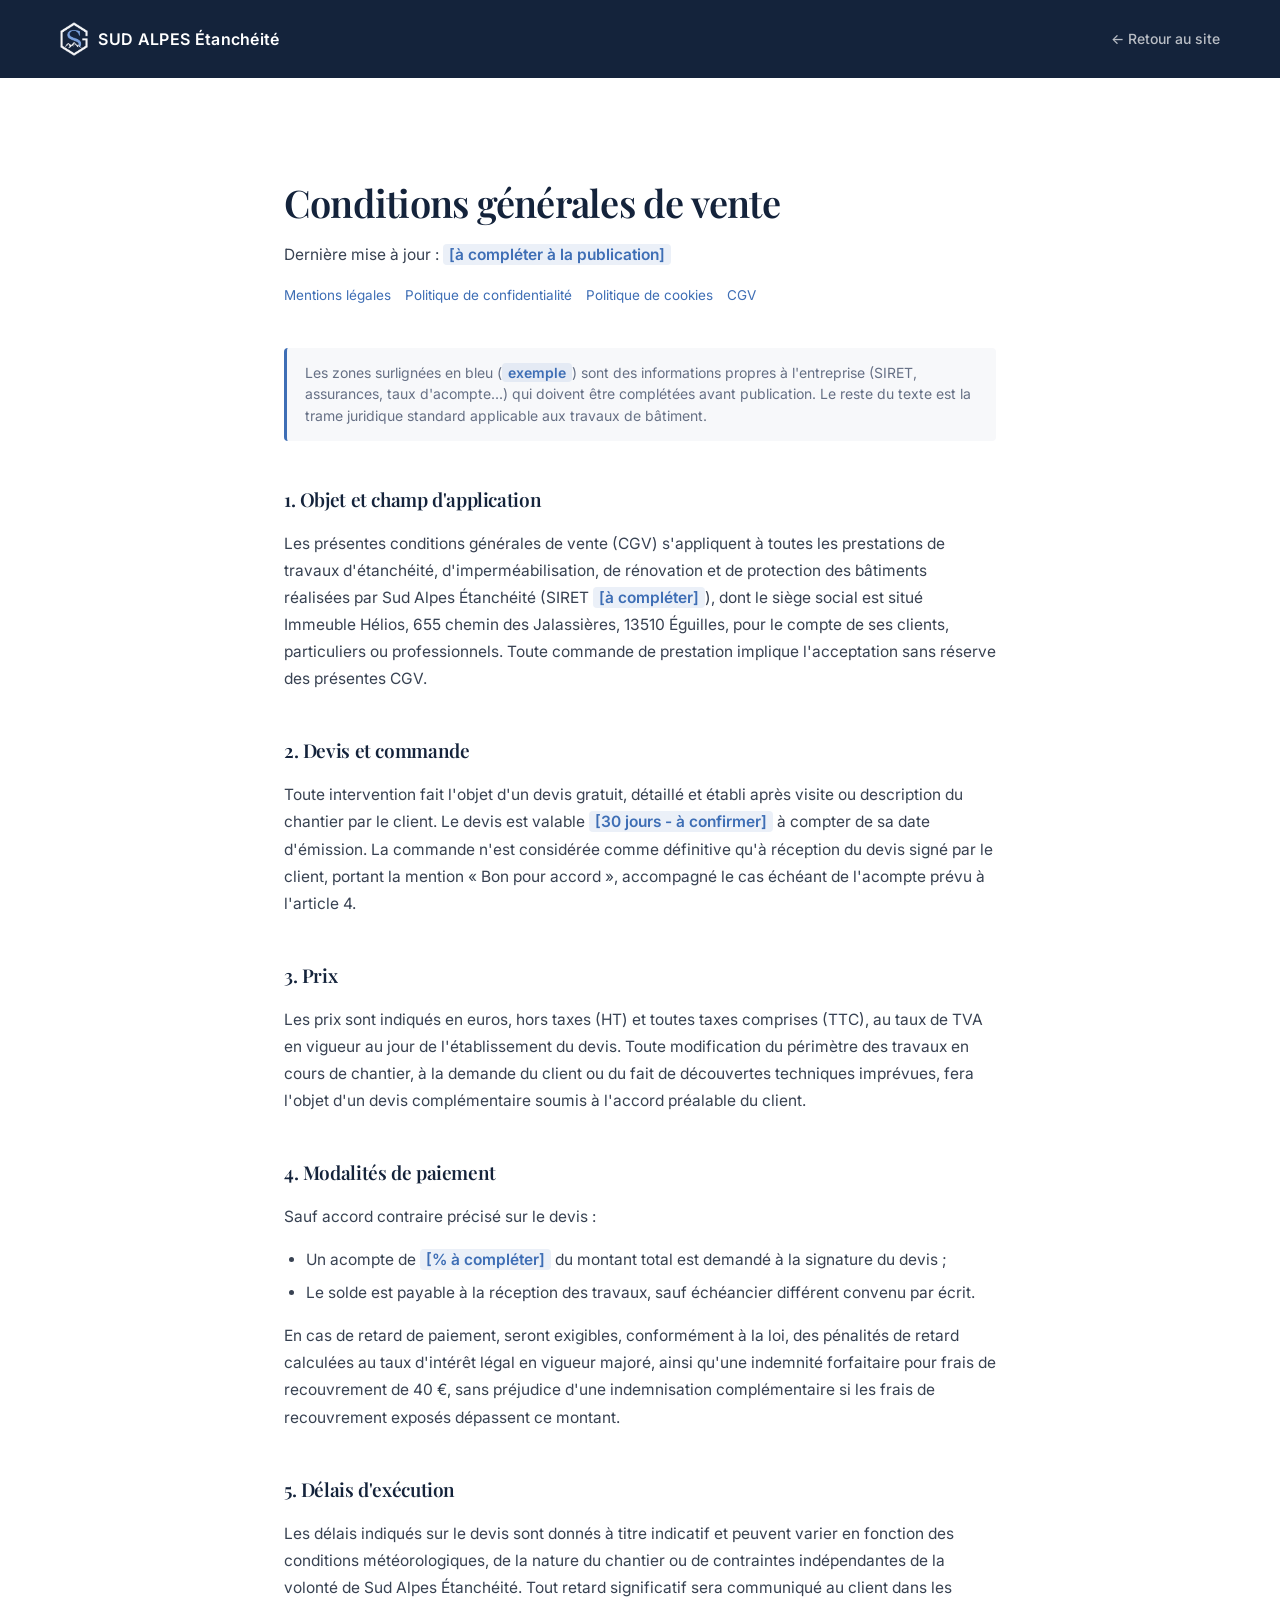
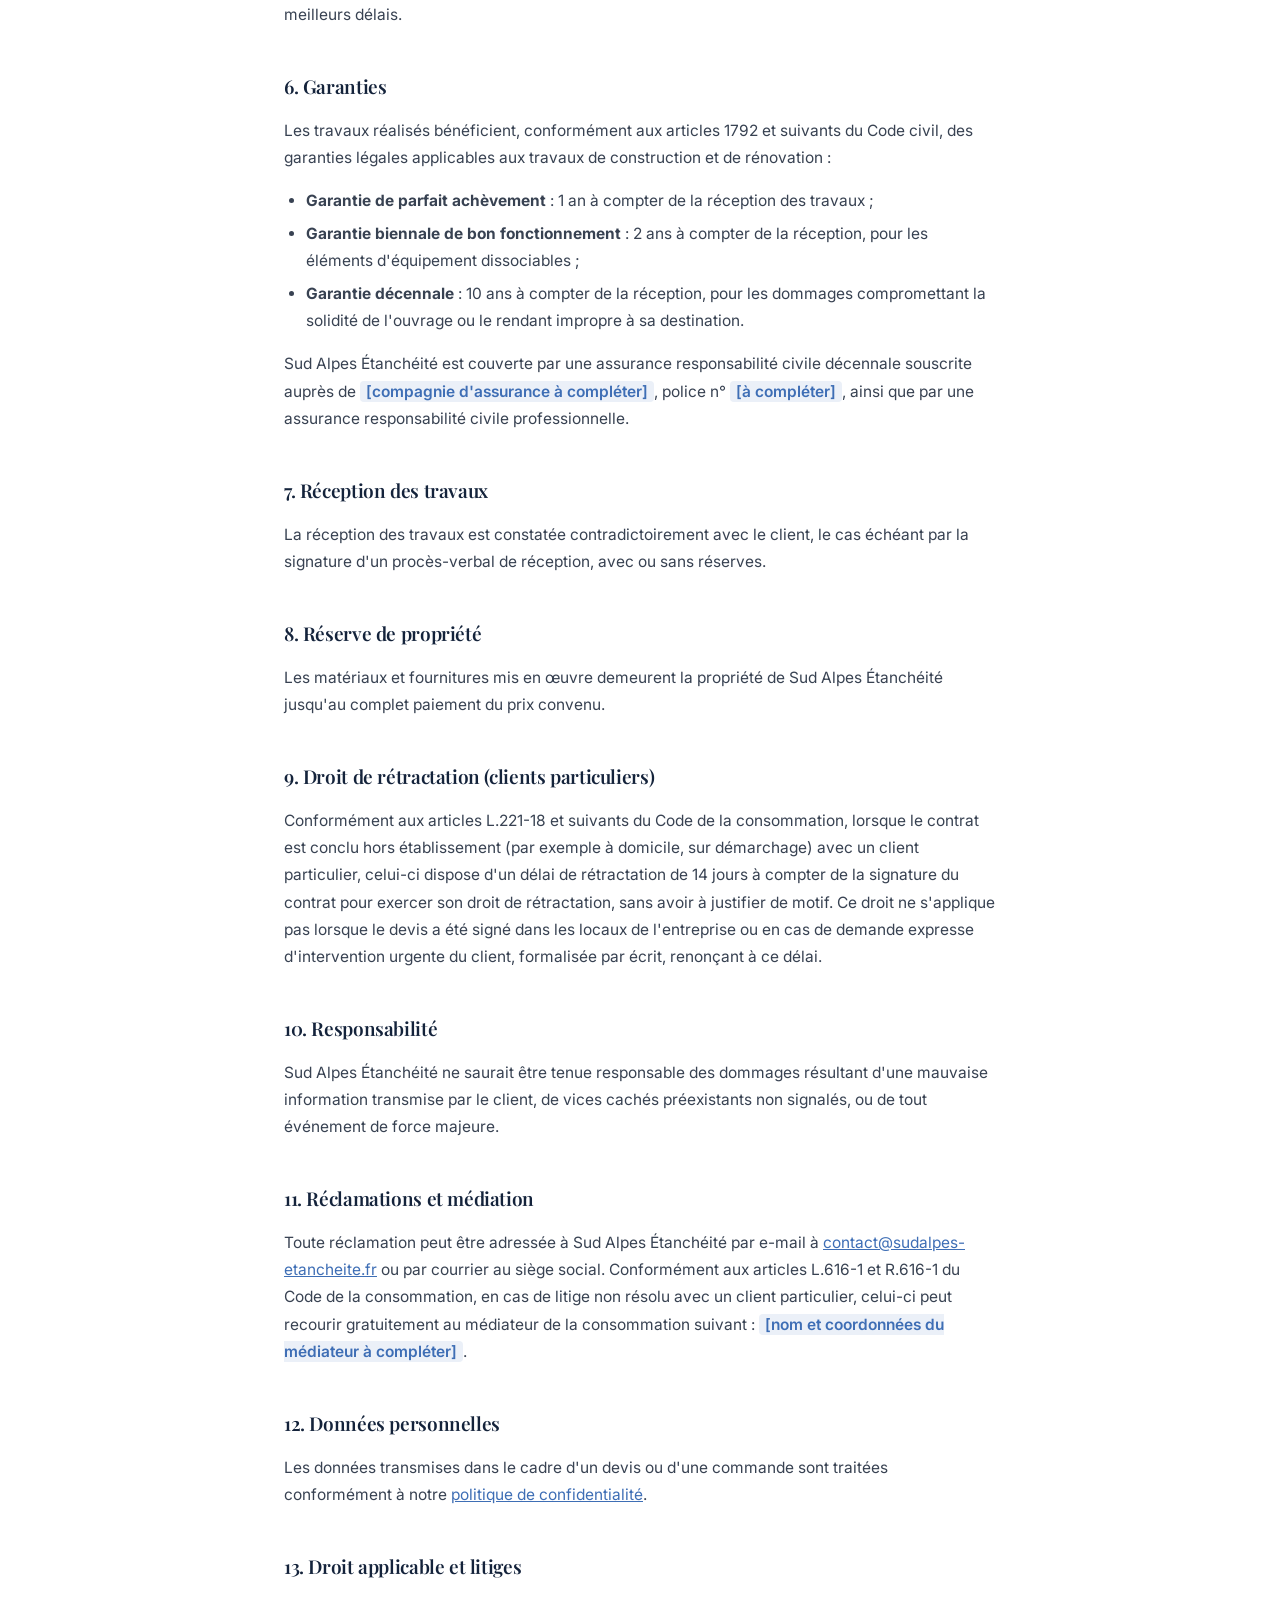
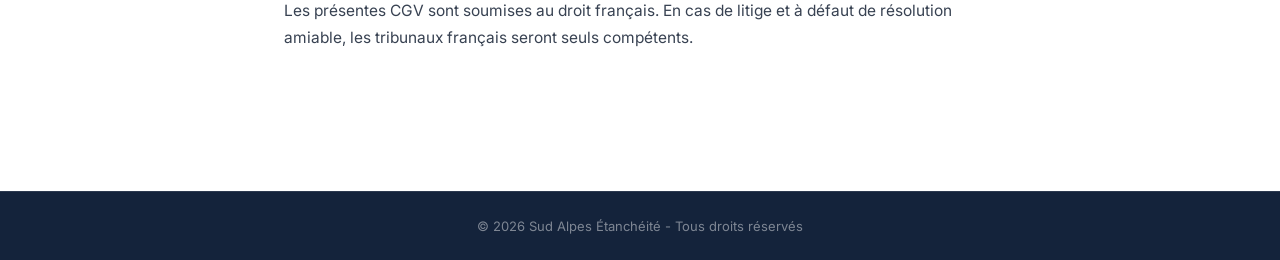
==== conditions-generales-vente.html @ 2ed0cc7c "Ajouter les pages Mentions légales, Politique de cookies et CGV, avec navigation croisée entre les d" ====
<!DOCTYPE html>
<html lang="fr">
<head>
<meta charset="UTF-8">
<meta name="viewport" content="width=device-width, initial-scale=1.0">
<title>Conditions générales de vente - Sud Alpes Étanchéité</title>
<meta name="description" content="Conditions générales de vente des prestations Sud Alpes Étanchéité.">
<meta name="robots" content="noindex, follow">
<link rel="icon" href="assets/img/logo-icon-dark.png" type="image/png">
<link rel="preconnect" href="https://fonts.googleapis.com">
<link rel="preconnect" href="https://fonts.gstatic.com" crossorigin>
<link href="https://fonts.googleapis.com/css2?family=Inter:wght@400;500;600;700&family=Playfair+Display:wght@500;600;700&display=swap" rel="stylesheet">
<link rel="stylesheet" href="assets/css/style.css">
<style>
  .legal-header { background: var(--navy); padding: 22px 0; }
  .legal-header .container { display: flex; align-items: center; justify-content: space-between; }
  .legal-brand { display: flex; align-items: center; gap: 10px; }
  .legal-brand img { height: 34px; width: auto; }
  .legal-brand span { color: var(--white); font-weight: 600; letter-spacing: 0.02em; }
  .legal-back { color: rgba(255,255,255,0.7); font-size: 14px; font-weight: 500; }
  .legal-back:hover { color: var(--white); }
  .legal-main { max-width: 760px; margin: 0 auto; padding: clamp(48px, 8vw, 96px) 24px; }
  .legal-main h1 { font-family: var(--font-display); font-size: clamp(28px, 4vw, 38px); margin: 0 0 8px; }
  .legal-updated { color: var(--text-grey); font-size: 14px; margin: 0 0 48px; }
  .legal-main h2 { font-size: 19px; margin: 40px 0 14px; padding-top: 4px; color: var(--navy); }
  .legal-main p, .legal-main li { color: #384252; font-size: 15.5px; line-height: 1.75; }
  .legal-main ul { padding-left: 22px; margin: 0 0 16px; }
  .legal-main li { margin-bottom: 6px; }
  .legal-main a { color: var(--blue); text-decoration: underline; }
  .legal-nav-links { display: flex; flex-wrap: wrap; gap: 6px 14px; margin: -32px 0 40px; }
  .legal-nav-links a { font-size: 13.5px; color: var(--blue); text-decoration: none; }
  .legal-nav-links a:hover { text-decoration: underline; }
  .legal-placeholder { background: rgba(62,110,181,0.1); color: var(--blue); padding: 1px 6px; border-radius: 4px; font-weight: 600; }
  .legal-note { background: var(--off-white); border-left: 3px solid var(--blue); padding: 14px 18px; border-radius: 4px; font-size: 14px; color: var(--text-grey); margin: 0 0 40px; }
</style>
</head>
<body>

<header class="legal-header">
  <div class="container">
    <a href="index.html" class="legal-brand">
      <img src="assets/img/logo-icon-light.png" alt="Sud Alpes Étanchéité">
      <span>SUD ALPES Étanchéité</span>
    </a>
    <a href="index.html" class="legal-back">← Retour au site</a>
  </div>
</header>

<main class="legal-main">
  <h1>Conditions générales de vente</h1>
  <p class="legal-updated">Dernière mise à jour : <span class="legal-placeholder">[à compléter à la publication]</span></p>
  <p class="legal-nav-links"><a href="mentions-legales.html">Mentions légales</a><a href="politique-confidentialite.html">Politique de confidentialité</a><a href="politique-cookies.html">Politique de cookies</a><a href="conditions-generales-vente.html">CGV</a></p>

  <div class="legal-note">Les zones surlignées en bleu (<span class="legal-placeholder">exemple</span>) sont des informations propres à l'entreprise (SIRET, assurances, taux d'acompte...) qui doivent être complétées avant publication. Le reste du texte est la trame juridique standard applicable aux travaux de bâtiment.</div>

  <h2>1. Objet et champ d'application</h2>
  <p>Les présentes conditions générales de vente (CGV) s'appliquent à toutes les prestations de travaux d'étanchéité, d'imperméabilisation, de rénovation et de protection des bâtiments réalisées par Sud Alpes Étanchéité (SIRET <span class="legal-placeholder">[à compléter]</span>), dont le siège social est situé Immeuble Hélios, 655 chemin des Jalassières, 13510 Éguilles, pour le compte de ses clients, particuliers ou professionnels. Toute commande de prestation implique l'acceptation sans réserve des présentes CGV.</p>

  <h2>2. Devis et commande</h2>
  <p>Toute intervention fait l'objet d'un devis gratuit, détaillé et établi après visite ou description du chantier par le client. Le devis est valable <span class="legal-placeholder">[30 jours - à confirmer]</span> à compter de sa date d'émission. La commande n'est considérée comme définitive qu'à réception du devis signé par le client, portant la mention « Bon pour accord », accompagné le cas échéant de l'acompte prévu à l'article 4.</p>

  <h2>3. Prix</h2>
  <p>Les prix sont indiqués en euros, hors taxes (HT) et toutes taxes comprises (TTC), au taux de TVA en vigueur au jour de l'établissement du devis. Toute modification du périmètre des travaux en cours de chantier, à la demande du client ou du fait de découvertes techniques imprévues, fera l'objet d'un devis complémentaire soumis à l'accord préalable du client.</p>

  <h2>4. Modalités de paiement</h2>
  <p>Sauf accord contraire précisé sur le devis :</p>
  <ul>
    <li>Un acompte de <span class="legal-placeholder">[% à compléter]</span> du montant total est demandé à la signature du devis ;</li>
    <li>Le solde est payable à la réception des travaux, sauf échéancier différent convenu par écrit.</li>
  </ul>
  <p>En cas de retard de paiement, seront exigibles, conformément à la loi, des pénalités de retard calculées au taux d'intérêt légal en vigueur majoré, ainsi qu'une indemnité forfaitaire pour frais de recouvrement de 40 €, sans préjudice d'une indemnisation complémentaire si les frais de recouvrement exposés dépassent ce montant.</p>

  <h2>5. Délais d'exécution</h2>
  <p>Les délais indiqués sur le devis sont donnés à titre indicatif et peuvent varier en fonction des conditions météorologiques, de la nature du chantier ou de contraintes indépendantes de la volonté de Sud Alpes Étanchéité. Tout retard significatif sera communiqué au client dans les meilleurs délais.</p>

  <h2>6. Garanties</h2>
  <p>Les travaux réalisés bénéficient, conformément aux articles 1792 et suivants du Code civil, des garanties légales applicables aux travaux de construction et de rénovation :</p>
  <ul>
    <li><strong>Garantie de parfait achèvement</strong> : 1 an à compter de la réception des travaux ;</li>
    <li><strong>Garantie biennale de bon fonctionnement</strong> : 2 ans à compter de la réception, pour les éléments d'équipement dissociables ;</li>
    <li><strong>Garantie décennale</strong> : 10 ans à compter de la réception, pour les dommages compromettant la solidité de l'ouvrage ou le rendant impropre à sa destination.</li>
  </ul>
  <p>Sud Alpes Étanchéité est couverte par une assurance responsabilité civile décennale souscrite auprès de <span class="legal-placeholder">[compagnie d'assurance à compléter]</span>, police n° <span class="legal-placeholder">[à compléter]</span>, ainsi que par une assurance responsabilité civile professionnelle.</p>

  <h2>7. Réception des travaux</h2>
  <p>La réception des travaux est constatée contradictoirement avec le client, le cas échéant par la signature d'un procès-verbal de réception, avec ou sans réserves.</p>

  <h2>8. Réserve de propriété</h2>
  <p>Les matériaux et fournitures mis en œuvre demeurent la propriété de Sud Alpes Étanchéité jusqu'au complet paiement du prix convenu.</p>

  <h2>9. Droit de rétractation (clients particuliers)</h2>
  <p>Conformément aux articles L.221-18 et suivants du Code de la consommation, lorsque le contrat est conclu hors établissement (par exemple à domicile, sur démarchage) avec un client particulier, celui-ci dispose d'un délai de rétractation de 14 jours à compter de la signature du contrat pour exercer son droit de rétractation, sans avoir à justifier de motif. Ce droit ne s'applique pas lorsque le devis a été signé dans les locaux de l'entreprise ou en cas de demande expresse d'intervention urgente du client, formalisée par écrit, renonçant à ce délai.</p>

  <h2>10. Responsabilité</h2>
  <p>Sud Alpes Étanchéité ne saurait être tenue responsable des dommages résultant d'une mauvaise information transmise par le client, de vices cachés préexistants non signalés, ou de tout événement de force majeure.</p>

  <h2>11. Réclamations et médiation</h2>
  <p>Toute réclamation peut être adressée à Sud Alpes Étanchéité par e-mail à <a href="mailto:contact@sudalpes-etancheite.fr">contact@sudalpes-etancheite.fr</a> ou par courrier au siège social. Conformément aux articles L.616-1 et R.616-1 du Code de la consommation, en cas de litige non résolu avec un client particulier, celui-ci peut recourir gratuitement au médiateur de la consommation suivant : <span class="legal-placeholder">[nom et coordonnées du médiateur à compléter]</span>.</p>

  <h2>12. Données personnelles</h2>
  <p>Les données transmises dans le cadre d'un devis ou d'une commande sont traitées conformément à notre <a href="politique-confidentialite.html">politique de confidentialité</a>.</p>

  <h2>13. Droit applicable et litiges</h2>
  <p>Les présentes CGV sont soumises au droit français. En cas de litige et à défaut de résolution amiable, les tribunaux français seront seuls compétents.</p>
</main>

<footer class="footer-bottom" style="background: var(--navy); padding: 24px 0; justify-content: center; display: flex;">
  <span style="color: rgba(255,255,255,0.45); font-size: 13px;">© <span id="current-year"></span> Sud Alpes Étanchéité - Tous droits réservés</span>
</footer>

<script>
  var y = document.querySelector("#current-year");
  if (y) y.textContent = new Date().getFullYear();
</script>
</body>
</html>
---- assets/css/style.css ----
/* =========================================================
   SUD ALPES ÉTANCHÉITÉ - Design system
   Palette: bleu nuit #14233B / bleu moyen #3E6EB5 /
            blanc cassé #F7F8FA / gris clair #E9EDF2 /
            gris texte #667085 / blanc #FFFFFF
   ========================================================= */

:root {
  --navy: #14233B;
  --navy-rgb: 20, 35, 59;
  --blue: #3E6EB5;
  --blue-rgb: 62, 110, 181;
  --off-white: #F7F8FA;
  --light-grey: #E9EDF2;
  --text-grey: #667085;
  --white: #FFFFFF;

  --font: 'Inter', -apple-system, BlinkMacSystemFont, 'Segoe UI', sans-serif;
  --font-display: 'Playfair Display', Georgia, 'Times New Roman', serif;

  --glass-light-bg: rgba(255,255,255,0.08);
  --glass-light-border: rgba(255,255,255,0.16);
  --glass-blue-bg: rgba(62,110,181,0.1);
  --glass-blue-border: rgba(62,110,181,0.28);

  --container: 1240px;
  --radius-sm: 6px;
  --radius-md: 10px;
  --radius-lg: 16px;

  --section-y: clamp(64px, 9vw, 140px);
  --transition: 240ms cubic-bezier(.4,0,.2,1);
}

* { box-sizing: border-box; }
html { scroll-behavior: smooth; }

body {
  margin: 0;
  font-family: var(--font);
  color: var(--navy);
  background: var(--white);
  -webkit-font-smoothing: antialiased;
  line-height: 1.55;
}

img { max-width: 100%; display: block; }

a { color: inherit; text-decoration: none; }

.container {
  width: 100%;
  max-width: var(--container);
  margin: 0 auto;
  padding: 0 24px;
}

@media (min-width: 768px) {
  .container { padding: 0 40px; }
}

/* ---------- Typography ---------- */

h1, h2, h3, h4 {
  font-weight: 600;
  letter-spacing: -0.02em;
  margin: 0;
  color: var(--navy);
}

h1, h2, h3 {
  font-family: var(--font-display);
  font-weight: 600;
  text-wrap: balance;
}

.eyebrow {
  display: inline-flex;
  align-items: center;
  gap: 8px;
  font-size: 13px;
  font-weight: 600;
  letter-spacing: 0.12em;
  text-transform: uppercase;
  color: var(--blue);
  margin-bottom: 18px;
}

.eyebrow::before {
  content: "";
  width: 28px;
  height: 1.5px;
  background: var(--blue);
  display: inline-block;
}

h2.section-title {
  font-size: clamp(30px, 3.6vw, 44px);
  line-height: 1.15;
  max-width: 720px;
}

.section-lede {
  font-size: 17px;
  color: var(--text-grey);
  max-width: 620px;
  margin-top: 18px;
  line-height: 1.65;
}

.section-head {
  margin-bottom: 56px;
}

.section-head.center {
  margin-left: auto;
  margin-right: auto;
  text-align: center;
}
.section-head.center .section-lede { margin-left: auto; margin-right: auto; }
.section-head.center h2 { max-width: 760px; margin-left: auto; margin-right: auto; }

/* ---------- Buttons ---------- */

.btn {
  display: inline-flex;
  align-items: center;
  justify-content: center;
  gap: 10px;
  padding: 14px 28px;
  font-size: 15px;
  font-weight: 600;
  border-radius: var(--radius-sm);
  border: 1px solid transparent;
  cursor: pointer;
  transition: background var(--transition), border-color var(--transition), color var(--transition), transform var(--transition);
  white-space: nowrap;
}
.btn:active { transform: translateY(1px); }

.btn-primary {
  background: linear-gradient(135deg, #4a7cc4, #3660a0);
  color: var(--white);
  box-shadow: 0 1px 2px rgba(20,35,59,0.12);
}
.btn-primary:hover { background: linear-gradient(135deg, #3f6db2, #2e5589); }

.btn-outline {
  background: transparent;
  border-color: rgba(255,255,255,0.55);
  color: var(--white);
}
.btn-outline:hover { background: rgba(255,255,255,0.12); border-color: var(--white); }

.btn-outline-navy {
  background: transparent;
  border-color: rgba(20,35,59,0.25);
  color: var(--navy);
}
.btn-outline-navy:hover { border-color: var(--navy); background: rgba(20,35,59,0.04); }

.btn-light {
  background: var(--white);
  color: var(--navy);
}
.btn-light:hover { background: var(--off-white); }

.btn-sm { padding: 10px 18px; font-size: 14px; }

.btn-icon { width: 17px; height: 17px; flex: none; }

/* ---------- Header / Nav ---------- */

.site-header {
  position: fixed;
  top: 0;
  left: 0;
  right: 0;
  z-index: 100;
  background: rgba(20,35,59,0.0);
  transition: background var(--transition), box-shadow var(--transition), backdrop-filter var(--transition);
}

.site-header.scrolled {
  background: rgba(20,35,59,0.92);
  backdrop-filter: saturate(140%) blur(10px);
  box-shadow: 0 1px 0 rgba(255,255,255,0.06);
}

.header-inner {
  display: flex;
  align-items: center;
  justify-content: space-between;
  height: 84px;
  gap: 24px;
}

.brand {
  display: flex;
  align-items: center;
  gap: 12px;
  font-weight: 700;
  font-size: 16px;
  color: var(--white);
  letter-spacing: 0.01em;
  flex: none;
}

.brand img { height: 34px; width: auto; flex: none; }

.brand-text { display: flex; flex-direction: column; line-height: 1.15; white-space: nowrap; }
.brand-text small {
  font-weight: 500;
  font-size: 10px;
  letter-spacing: 0.13em;
  color: rgba(255,255,255,0.65);
  text-transform: uppercase;
  margin-top: 2px;
}

.main-nav {
  display: none;
  min-width: 0;
  flex: 1;
}

.main-nav ul {
  list-style: none;
  display: flex;
  justify-content: center;
  gap: 22px;
  margin: 0;
  padding: 0;
}

.main-nav a {
  display: inline-block;
  color: rgba(255,255,255,0.82);
  font-size: 14px;
  font-weight: 500;
  transition: color var(--transition);
  position: relative;
  white-space: nowrap;
  padding-bottom: 4px;
}
.main-nav a:hover { color: var(--white); }

.main-nav a::after {
  content: "";
  position: absolute;
  left: 0;
  bottom: 0;
  width: 100%;
  height: 1.5px;
  background: var(--blue);
  transform: scaleX(0);
  transform-origin: left;
  transition: transform var(--transition);
}
.main-nav a:hover::after { transform: scaleX(1); }

.header-actions {
  display: flex;
  align-items: center;
  gap: 12px;
  flex: none;
}

.header-call {
  display: none;
  align-items: center;
  gap: 7px;
  color: var(--white);
  font-size: 13.5px;
  font-weight: 600;
  white-space: nowrap;
}

.nav-toggle {
  display: inline-flex;
  align-items: center;
  justify-content: center;
  width: 42px;
  height: 42px;
  border-radius: var(--radius-sm);
  border: 1px solid rgba(255,255,255,0.3);
  background: transparent;
  color: var(--white);
  cursor: pointer;
}

@media (min-width: 1080px) {
  .main-nav { display: block; }
  .nav-toggle { display: none; }
}

@media (min-width: 1300px) {
  .header-call { display: inline-flex; }
}

/* Mobile nav drawer */
.mobile-nav {
  position: fixed;
  inset: 0;
  z-index: 200;
  background: var(--navy);
  display: flex;
  flex-direction: column;
  padding: 24px 24px 32px;
  transform: translateY(-8px);
  opacity: 0;
  pointer-events: none;
  transition: opacity var(--transition), transform var(--transition);
}
.mobile-nav.open { opacity: 1; transform: translateY(0); pointer-events: auto; }

.mobile-nav-top {
  display: flex;
  align-items: center;
  justify-content: space-between;
  margin-bottom: 40px;
}

.mobile-nav ul {
  list-style: none;
  padding: 0;
  margin: 0;
  display: flex;
  flex-direction: column;
}

.mobile-nav ul a {
  display: block;
  padding: 16px 0;
  border-bottom: 1px solid rgba(255,255,255,0.1);
  color: var(--white);
  font-size: 20px;
  font-weight: 500;
}

.mobile-nav-close {
  display: inline-flex;
  align-items: center;
  justify-content: center;
  width: 42px;
  height: 42px;
  border-radius: var(--radius-sm);
  border: 1px solid rgba(255,255,255,0.3);
  background: transparent;
  cursor: pointer;
  flex: none;
}

.mobile-nav-cta {
  margin-top: auto;
  display: flex;
  flex-direction: column;
  gap: 12px;
  padding-top: 24px;
}

/* ---------- Hero ---------- */

.hero {
  position: relative;
  color: var(--white);
  overflow: hidden;
}

.hero-media {
  position: absolute;
  inset: 0;
  z-index: 0;
}

.hero-media img {
  position: absolute;
  left: 0;
  top: -90px;
  width: 100%;
  height: calc(100% + 180px);
  object-fit: cover;
  object-position: 0% 22%;
  will-change: transform;
}

.hero-media::after {
  content: "";
  position: absolute;
  inset: 0;
  background:
    linear-gradient(180deg, rgba(20,35,59,0.5) 0%, rgba(20,35,59,0.38) 45%, rgba(20,35,59,0.82) 100%),
    linear-gradient(90deg, rgba(20,35,59,0.45) 0%, rgba(20,35,59,0.1) 55%);
}

.hero-inner {
  position: relative;
  z-index: 1;
  width: 100%;
  padding-top: 156px;
  padding-bottom: 90px;
}

.hero-grid {
  display: grid;
  grid-template-columns: 1fr;
  gap: 56px;
}

@media (min-width: 1150px) {
  .hero-grid { grid-template-columns: 1.4fr 0.6fr; gap: 48px; align-items: center; }
}

.hero-eyebrow {
  display: inline-flex;
  align-items: center;
  gap: 10px;
  font-size: 13px;
  font-weight: 600;
  letter-spacing: 0.14em;
  text-transform: uppercase;
  color: rgba(255,255,255,0.85);
  margin-bottom: 22px;
}
.hero-eyebrow::before {
  content: "";
  width: 28px;
  height: 1.5px;
  background: var(--blue);
}

.hero h1 {
  color: var(--white);
  font-size: clamp(32px, 4.4vw, 56px);
  line-height: 1.12;
  font-weight: 600;
}

.hero h1 .accent-text { color: #8FB4E8; }

.hero-sub {
  margin-top: 26px;
  font-size: clamp(15.5px, 1.3vw, 17.5px);
  color: rgba(247,248,250,0.85);
  max-width: 560px;
  line-height: 1.65;
}

.hero-points {
  list-style: none;
  padding: 0;
  margin: 32px 0 0;
  display: flex;
  flex-direction: column;
  gap: 14px;
}

.hero-points li {
  display: flex;
  gap: 12px;
  align-items: flex-start;
  font-size: 14.5px;
  color: rgba(247,248,250,0.86);
  line-height: 1.5;
}

.hero-points .tick {
  flex: none;
  width: 22px;
  height: 22px;
  border-radius: 50%;
  margin-top: 1px;
  background: var(--glass-blue-bg);
  border: 1px solid var(--glass-blue-border);
  backdrop-filter: blur(6px);
  color: #8CB1E6;
  display: flex;
  align-items: center;
  justify-content: center;
}
.hero-points .tick svg { width: 12px; height: 12px; }

.hero-actions {
  display: flex;
  flex-wrap: wrap;
  gap: 16px;
  margin-top: 36px;
}

.hero-zones {
  margin-top: 48px;
  padding-top: 26px;
  border-top: 1px solid rgba(255,255,255,0.18);
  display: flex;
  flex-wrap: wrap;
  align-items: center;
  gap: 10px 14px;
  font-size: 13.5px;
  color: rgba(255,255,255,0.68);
  letter-spacing: 0.02em;
}

.hero-zones strong {
  color: rgba(255,255,255,0.92);
  font-weight: 500;
}

/* ---------- Hero quote card ---------- */

.hero-quote-card {
  background: var(--white);
  border-radius: var(--radius-lg);
  border-top: 4px solid var(--blue);
  padding: 30px;
  display: flex;
  flex-direction: column;
  gap: 16px;
  box-shadow: 0 30px 70px -24px rgba(10,18,32,0.55);
}

@media (min-width: 460px) {
  .hero-quote-card { padding: 36px; }
}

.hero-quote-head h2 {
  font-size: 21px;
  color: var(--navy);
  margin-bottom: 6px;
}

.hero-quote-head p {
  font-size: 13.5px;
  color: var(--text-grey);
  margin: 0;
}

.hero-quote-card .form-submit { width: 100%; margin-top: 4px; }

.hero-quote-note {
  font-size: 11.5px;
  color: var(--text-grey);
  line-height: 1.5;
  margin: 0;
}

.scroll-cue {
  position: absolute;
  right: 40px;
  bottom: 36px;
  z-index: 1;
  display: none;
  flex-direction: column;
  align-items: center;
  gap: 10px;
  color: rgba(255,255,255,0.6);
}

.scroll-cue span {
  writing-mode: vertical-rl;
  font-size: 11px;
  letter-spacing: 0.16em;
  text-transform: uppercase;
}

.scroll-cue .line {
  width: 1px;
  height: 44px;
  background: rgba(255,255,255,0.35);
  position: relative;
  overflow: hidden;
}
.scroll-cue .line::after {
  content: "";
  position: absolute;
  top: 0; left: 0; right: 0;
  height: 14px;
  background: var(--blue);
  animation: scrollcue 1.8s ease-in-out infinite;
}
@keyframes scrollcue {
  0% { transform: translateY(-14px); }
  100% { transform: translateY(44px); }
}

@media (min-width: 900px) {
  .scroll-cue { display: flex; }
}

/* ---------- Reassurance bar ---------- */

.reassurance {
  position: relative;
  overflow: hidden;
  isolation: isolate;
  background: linear-gradient(160deg, #182a45 0%, #14233B 55%, #101c30 100%);
  color: var(--white);
  padding: 30px 0;
}

.reassurance-grid {
  display: grid;
  grid-template-columns: 1fr;
  gap: 22px;
}

@media (min-width: 700px) {
  .reassurance-grid { grid-template-columns: repeat(2, 1fr); }
}
@media (min-width: 1080px) {
  .reassurance-grid { grid-template-columns: repeat(4, 1fr); }
}

.reassurance-item {
  display: flex;
  align-items: center;
  gap: 14px;
}

.reassurance-item .icon {
  flex: none;
  width: 42px;
  height: 42px;
  border-radius: var(--radius-sm);
  background: rgba(255,255,255,0.07);
  border: 1px solid rgba(255,255,255,0.14);
  backdrop-filter: blur(6px);
  display: flex;
  align-items: center;
  justify-content: center;
  color: #8CB1E6;
}
.reassurance-item .icon svg { width: 21px; height: 21px; }

.reassurance-item .label {
  font-size: 14px;
  font-weight: 500;
  color: rgba(255,255,255,0.92);
  line-height: 1.35;
}
.reassurance-item .label small {
  display: block;
  font-weight: 400;
  color: rgba(255,255,255,0.55);
  font-size: 12.5px;
  margin-top: 2px;
}

/* ---------- Generic section ---------- */

.section {
  position: relative;
  padding: var(--section-y) 0;
}

.section-alt { background: var(--off-white); }

.section-navy {
  position: relative;
  overflow: hidden;
  isolation: isolate;
  background: linear-gradient(165deg, #182a45 0%, #14233B 45%, #101c30 100%);
  color: var(--white);
}
.section-navy h2, .section-navy h3 { color: var(--white); }
.section-navy .section-lede { color: rgba(247,248,250,0.7); }

/* Soft translucent brand-colour texture, kept faint so the palette
   ratio (mostly white / off-white) still holds */
.section-navy::before,
.section-navy::after,
.reassurance::before,
.reassurance::after {
  content: "";
  position: absolute;
  z-index: 0;
  border-radius: 50%;
  pointer-events: none;
}
.section-navy::before, .reassurance::before {
  width: 620px;
  height: 620px;
  top: -260px;
  right: -180px;
  background: radial-gradient(circle, rgba(62,110,181,0.18), rgba(62,110,181,0) 70%);
}
.section-navy::after, .reassurance::after {
  width: 520px;
  height: 520px;
  bottom: -220px;
  left: -160px;
  background: radial-gradient(circle, rgba(62,110,181,0.1), rgba(62,110,181,0) 70%);
}
.section-navy > .container, .reassurance > .container {
  position: relative;
  z-index: 1;
}

.section:not(.section-navy)::before {
  content: "";
  position: absolute;
  z-index: 0;
  inset: 0;
  background:
    radial-gradient(1200px 700px at 105% -10%, rgba(62,110,181,0.18), transparent 65%),
    radial-gradient(1000px 620px at -10% 110%, rgba(62,110,181,0.14), transparent 65%);
  pointer-events: none;
}
.section > .container { position: relative; z-index: 1; }

#methode::before {
  background: rgba(62,110,181,0.09);
}

/* ---------- Expertises grid ---------- */

.expertise-grid {
  display: grid;
  grid-template-columns: 1fr;
  gap: 28px;
}

@media (min-width: 700px) {
  .expertise-grid { grid-template-columns: repeat(2, 1fr); }
}
@media (min-width: 1080px) {
  .expertise-grid { grid-template-columns: repeat(3, 1fr); }
}

/* ---------- Mid-page CTA band ---------- */

.mid-cta {
  position: relative;
  overflow: hidden;
  isolation: isolate;
  padding: 56px 0;
}

.mid-cta-backdrop {
  position: absolute;
  inset: 0;
  z-index: -1;
}
.mid-cta-backdrop img {
  width: 100%;
  height: 100%;
  object-fit: cover;
}
.mid-cta-backdrop::after {
  content: "";
  position: absolute;
  inset: 0;
  background: rgba(20,35,59,0.92);
}

.mid-cta-inner {
  display: flex;
  flex-direction: column;
  align-items: center;
  gap: 20px;
  text-align: center;
}

@media (min-width: 700px) {
  .mid-cta-inner {
    flex-direction: row;
    justify-content: space-between;
    text-align: left;
  }
}

.mid-cta-text {
  font-family: var(--font-display);
  font-size: clamp(19px, 2.4vw, 23px);
  font-weight: 600;
  color: var(--white);
  margin: 0;
  max-width: 560px;
}

.mid-cta .btn { flex: none; }

.expertise-card {
  position: relative;
  border-radius: var(--radius-lg);
  overflow: hidden;
  background: var(--light-grey);
  aspect-ratio: 4/5;
  display: flex;
  align-items: flex-end;
  transition: transform var(--transition);
}

.expertise-card img {
  position: absolute;
  inset: 0;
  width: 100%;
  height: 100%;
  object-fit: cover;
  transition: transform 600ms ease;
}

.expertise-card:hover img { transform: scale(1.05); }

.expertise-card::after {
  content: "";
  position: absolute;
  inset: 0;
  background: linear-gradient(180deg, rgba(20,35,59,0) 30%, rgba(20,35,59,0.86) 100%);
}

.expertise-card-body {
  position: relative;
  z-index: 1;
  padding: 26px;
  color: var(--white);
  min-height: 200px;
}

.expertise-card > .num {
  position: absolute;
  top: 26px;
  left: 26px;
  z-index: 2;
  font-size: 12.5px;
  font-weight: 600;
  letter-spacing: 0.1em;
  color: rgba(255,255,255,0.7);
}

.expertise-card-body h3 {
  color: var(--white);
  font-size: 20px;
  font-weight: 600;
  margin-bottom: 8px;
}

.expertise-card-body p {
  font-size: 13.5px;
  color: rgba(247,248,250,0.78);
  margin: 0;
  line-height: 1.5;
}

.expertise-more {
  margin-top: 44px;
  text-align: center;
}

.expertise-card.has-gallery { cursor: pointer; }

.gallery-hint {
  display: inline-block;
  margin-top: 12px;
  font-size: 12.5px;
  font-weight: 600;
  color: #8CB1E6;
  letter-spacing: 0.02em;
}

/* ---------- Photo modal (expertise finish galleries) ---------- */

.photo-modal {
  position: fixed;
  inset: 0;
  z-index: 300;
  display: flex;
  align-items: center;
  justify-content: center;
  padding: 24px;
  opacity: 0;
  pointer-events: none;
  transition: opacity var(--transition);
}
.photo-modal.open {
  opacity: 1;
  pointer-events: auto;
}

.photo-modal-backdrop {
  position: absolute;
  inset: 0;
  background: rgba(10,18,32,0.72);
  backdrop-filter: blur(4px);
}

.photo-modal-panel {
  position: relative;
  z-index: 1;
  width: 100%;
  max-width: 760px;
  max-height: 85vh;
  overflow-y: auto;
  background: var(--white);
  border-radius: var(--radius-lg);
  padding: 36px;
  transform: translateY(12px);
  transition: transform var(--transition);
}
.photo-modal.open .photo-modal-panel {
  transform: translateY(0);
}

.photo-modal-close {
  position: absolute;
  top: 20px;
  right: 20px;
  width: 38px;
  height: 38px;
  border-radius: 50%;
  border: 1px solid var(--light-grey);
  background: var(--white);
  color: var(--navy);
  display: flex;
  align-items: center;
  justify-content: center;
  cursor: pointer;
}
.photo-modal-close:hover { background: var(--off-white); }

.photo-modal-title {
  font-family: var(--font-display);
  font-size: 22px;
  color: var(--navy);
  margin: 0 44px 24px 0;
}

.photo-modal-grid {
  display: grid;
  grid-template-columns: 1fr;
  gap: 18px;
}
@media (min-width: 560px) {
  .photo-modal-grid { grid-template-columns: repeat(2, 1fr); }
}

.photo-modal-item {
  margin: 0;
  border-radius: var(--radius-md);
  overflow: hidden;
  background: var(--light-grey);
}
.photo-modal-item img {
  width: 100%;
  aspect-ratio: 4/3;
  object-fit: cover;
}
.photo-modal-item figcaption {
  padding: 10px 14px;
  font-size: 13px;
  font-weight: 500;
  color: var(--navy);
}

/* ---------- Leak detection card (fills the expertise grid gap) ---------- */

.leak-card .expertise-card-body .num {
  text-transform: uppercase;
  letter-spacing: 0.08em;
  font-size: 11.5px;
  color: #8CB1E6;
}

.leak-card .expertise-card-body .btn {
  margin-top: 14px;
}

/* ---------- Method / process (light timeline) ---------- */

.method-list {
  position: relative;
  display: grid;
  grid-template-columns: 1fr;
  gap: 36px;
  counter-reset: step;
}

@media (min-width: 700px) {
  .method-list { grid-template-columns: repeat(2, 1fr); gap: 44px 32px; }
}
@media (min-width: 1080px) {
  .method-list { grid-template-columns: repeat(4, 1fr); gap: 0; }
}

.method-line {
  display: none;
}
@media (min-width: 1080px) {
  .method-line {
    display: block;
    position: absolute;
    top: 23px;
    left: 11.5%;
    right: 11.5%;
    height: 1px;
    background: rgba(62,110,181,0.4);
    z-index: 0;
  }
}

.method-step {
  position: relative;
  z-index: 1;
  padding: 0 20px;
  text-align: center;
}

.method-step .step-num {
  position: relative;
  z-index: 1;
  display: flex;
  align-items: center;
  justify-content: center;
  width: 46px;
  height: 46px;
  border-radius: 50%;
  background: var(--off-white);
  border: 1.5px solid rgba(var(--blue-rgb), 0.35);
  font-size: 16px;
  font-family: var(--font-display);
  font-weight: 600;
  color: var(--blue);
  margin: 0 auto 22px;
}

.method-step h3 {
  font-size: 19px;
  margin-bottom: 12px;
  color: var(--navy);
}

.method-step p {
  color: var(--text-grey);
  font-size: 14.5px;
  line-height: 1.6;
  margin: 0;
}

/* ---------- Heritage section ---------- */

.heritage {
  position: relative;
  overflow: hidden;
  isolation: isolate;
}

.heritage-backdrop {
  position: absolute;
  inset: 0;
  z-index: -1;
  overflow: hidden;
}
.heritage-backdrop img {
  position: absolute;
  left: 0;
  top: -110px;
  width: 100%;
  height: calc(100% + 220px);
  object-fit: cover;
  will-change: transform;
}
.heritage-backdrop::after {
  content: "";
  position: absolute;
  inset: 0;
  background: linear-gradient(165deg, rgba(20,35,59,0.78) 0%, rgba(62,110,181,0.55) 50%, rgba(20,35,59,0.82) 100%);
}

.heritage .eyebrow,
.heritage .eyebrow::before {
  color: #8CB1E6;
}
.heritage .eyebrow::before { background: #8CB1E6; }

.heritage-content {
  max-width: 620px;
}

/* ---------- Fournisseurs ---------- */

.suppliers-row {
  display: flex;
  justify-content: center;
}

.suppliers-row img {
  width: 100%;
  max-width: 640px;
  height: auto;
}

/* ---------- FAQ ---------- */

.faq-list {
  max-width: 820px;
  margin: 0 auto;
  border-top: 1px solid var(--light-grey);
}

.faq-item {
  border-bottom: 1px solid var(--light-grey);
}

.faq-question {
  width: 100%;
  display: flex;
  align-items: center;
  justify-content: space-between;
  gap: 20px;
  padding: 24px 4px;
  background: none;
  border: none;
  text-align: left;
  font-family: var(--font);
  font-size: 16.5px;
  font-weight: 500;
  color: var(--navy);
  cursor: pointer;
}

.faq-question .plus {
  flex: none;
  width: 28px;
  height: 28px;
  border-radius: 50%;
  border: 1px solid var(--light-grey);
  display: flex;
  align-items: center;
  justify-content: center;
  position: relative;
  transition: transform var(--transition), background var(--transition);
}
.faq-question .plus::before,
.faq-question .plus::after {
  content: "";
  position: absolute;
  background: var(--navy);
  transition: transform var(--transition), opacity var(--transition);
}
.faq-question .plus::before { width: 10px; height: 1.5px; }
.faq-question .plus::after { width: 1.5px; height: 10px; }

.faq-item.open .faq-question .plus { background: var(--blue); border-color: var(--blue); }
.faq-item.open .faq-question .plus::before,
.faq-item.open .faq-question .plus::after { background: var(--white); }
.faq-item.open .faq-question .plus::after { opacity: 0; transform: rotate(90deg); }

.faq-answer {
  max-height: 0;
  overflow: hidden;
  transition: max-height 320ms ease;
}

.faq-answer-inner {
  padding: 0 4px 26px;
  color: var(--text-grey);
  font-size: 15px;
  line-height: 1.7;
  max-width: 700px;
}

/* ---------- Final CTA + form ---------- */

.cta-final {
  position: relative;
  overflow: hidden;
}

.cta-grid {
  display: grid;
  grid-template-columns: 1fr;
  gap: 56px;
}

@media (min-width: 980px) {
  .cta-grid { grid-template-columns: 0.85fr 1.15fr; gap: 80px; }
}

.cta-final .eyebrow { color: #7FA6E0; }

.cta-final h2 { color: var(--white); }

.cta-final .section-lede { color: rgba(247,248,250,0.72); }

.cta-contact-list {
  list-style: none;
  padding: 0;
  margin: 36px 0 0;
  display: flex;
  flex-direction: column;
  gap: 20px;
}

.cta-contact-list li {
  display: flex;
  gap: 16px;
  align-items: flex-start;
}

.cta-contact-list .icon {
  flex: none;
  width: 40px;
  height: 40px;
  border-radius: var(--radius-sm);
  background: rgba(255,255,255,0.07);
  border: 1px solid rgba(255,255,255,0.14);
  backdrop-filter: blur(6px);
  display: flex;
  align-items: center;
  justify-content: center;
  color: #8CB1E6;
}
.cta-contact-list .icon svg { width: 19px; height: 19px; }

.cta-contact-list .label {
  font-size: 13px;
  color: rgba(255,255,255,0.55);
  margin-bottom: 3px;
}
.cta-contact-list .value {
  font-size: 15.5px;
  font-weight: 500;
  color: var(--white);
}

.quote-form {
  background: var(--white);
  border-radius: var(--radius-lg);
  padding: 32px;
}

@media (min-width: 640px) {
  .quote-form { padding: 44px; }
}

.form-grid {
  display: grid;
  grid-template-columns: 1fr;
  gap: 20px;
}

@media (min-width: 600px) {
  .form-grid.two { grid-template-columns: 1fr 1fr; }
}

.field { display: flex; flex-direction: column; gap: 8px; }

.field label {
  font-size: 13.5px;
  font-weight: 600;
  color: var(--navy);
}

.field .optional {
  font-weight: 400;
  color: var(--text-grey);
}

.field input,
.field select,
.field textarea {
  font-family: var(--font);
  font-size: 15px;
  padding: 13px 15px;
  border-radius: var(--radius-sm);
  border: 1px solid var(--light-grey);
  background: var(--off-white);
  color: var(--navy);
  transition: border-color var(--transition), background var(--transition);
  width: 100%;
}

.field input:focus,
.field select:focus,
.field textarea:focus {
  outline: none;
  border-color: var(--blue);
  background: var(--white);
}

.field textarea { resize: vertical; min-height: 110px; }

.file-drop {
  border: 1.5px dashed var(--light-grey);
  border-radius: var(--radius-sm);
  padding: 22px;
  text-align: center;
  background: var(--off-white);
  color: var(--text-grey);
  font-size: 13.5px;
  cursor: pointer;
  transition: border-color var(--transition), background var(--transition);
}
.file-drop:hover { border-color: var(--blue); }
.file-drop svg { width: 22px; height: 22px; color: var(--blue); margin-bottom: 8px; }
.file-drop input { display: none; }

.form-footer {
  margin-top: 28px;
  display: flex;
  flex-wrap: wrap;
  align-items: center;
  justify-content: space-between;
  gap: 16px;
}

.form-note {
  font-size: 12.5px;
  color: var(--text-grey);
  max-width: 320px;
}

.form-submit { width: 100%; }
@media (min-width: 600px) { .form-submit { width: auto; } }

/* ---------- Footer ---------- */

.site-footer {
  background: var(--navy);
  color: rgba(255,255,255,0.7);
  padding: 72px 0 28px;
}

.footer-grid {
  display: grid;
  grid-template-columns: 1fr;
  gap: 44px;
}

@media (min-width: 760px) {
  .footer-grid { grid-template-columns: 1.3fr 1fr 1fr 1fr; gap: 32px; }
}

.footer-brand .brand { color: var(--white); margin-bottom: 18px; }
.footer-brand p {
  font-size: 14px;
  color: rgba(255,255,255,0.55);
  max-width: 300px;
  line-height: 1.6;
}

.footer-col h4 {
  color: var(--white);
  font-size: 13.5px;
  letter-spacing: 0.06em;
  text-transform: uppercase;
  margin-bottom: 20px;
  font-weight: 600;
}

.footer-col ul {
  list-style: none;
  padding: 0;
  margin: 0;
  display: flex;
  flex-direction: column;
  gap: 12px;
}

.footer-col a, .footer-col span {
  font-size: 14.5px;
  color: rgba(255,255,255,0.62);
  transition: color var(--transition);
}
.footer-col a:hover { color: var(--white); }

.footer-group {
  display: flex;
  align-items: center;
  gap: 16px;
  margin-top: 56px;
  padding-top: 28px;
  border-top: 1px solid rgba(255,255,255,0.1);
}
.footer-group img { width: 42px; height: auto; flex: none; }
.footer-group-text {
  display: flex;
  flex-direction: column;
  gap: 5px;
  font-size: 13.5px;
}
.footer-group-text span { color: rgba(255,255,255,0.55); }
.footer-group-text a { color: rgba(255,255,255,0.85); font-weight: 600; transition: color var(--transition); }
.footer-group-text a:hover { color: var(--white); }

.footer-bottom {
  margin-top: 28px;
  padding-top: 28px;
  border-top: 1px solid rgba(255,255,255,0.1);
  display: flex;
  flex-wrap: wrap;
  gap: 16px;
  justify-content: space-between;
  font-size: 13px;
  color: rgba(255,255,255,0.45);
}

.footer-bottom a { color: rgba(255,255,255,0.45); }
.footer-bottom a:hover { color: var(--white); }

/* ---------- Mobile sticky call bar ---------- */

.mobile-cta-bar {
  position: fixed;
  left: 0;
  right: 0;
  bottom: 0;
  z-index: 90;
  display: flex;
  gap: 1px;
  background: var(--light-grey);
  box-shadow: 0 -6px 20px rgba(20,35,59,0.1);
}

.mobile-cta-bar a {
  flex: 1;
  display: flex;
  align-items: center;
  justify-content: center;
  gap: 8px;
  padding: 16px 10px;
  font-size: 14px;
  font-weight: 600;
}

.mobile-cta-bar .call {
  background: var(--navy);
  color: var(--white);
}
.mobile-cta-bar .quote {
  background: var(--blue);
  color: var(--white);
}

.mobile-cta-bar svg { width: 17px; height: 17px; }

@media (min-width: 1080px) {
  .mobile-cta-bar { display: none; }
}

body { padding-bottom: 0; }
@media (max-width: 1079px) {
  body { padding-bottom: 62px; }
}

/* ---------- Reveal animation (subtle) ---------- */

.reveal {
  opacity: 0;
  transform: translateY(18px);
  transition: opacity 700ms cubic-bezier(.4,0,.2,1), transform 700ms cubic-bezier(.4,0,.2,1);
}
.reveal.in { opacity: 1; transform: translateY(0); }

/* ---------- Utility ---------- */

.grid-2 {
  display: grid;
  grid-template-columns: 1fr;
  gap: 40px;
}
@media (min-width: 900px) {
  .grid-2 { grid-template-columns: 1fr 1fr; gap: 64px; }
}

.text-center { text-align: center; }
.mt-0 { margin-top: 0; }
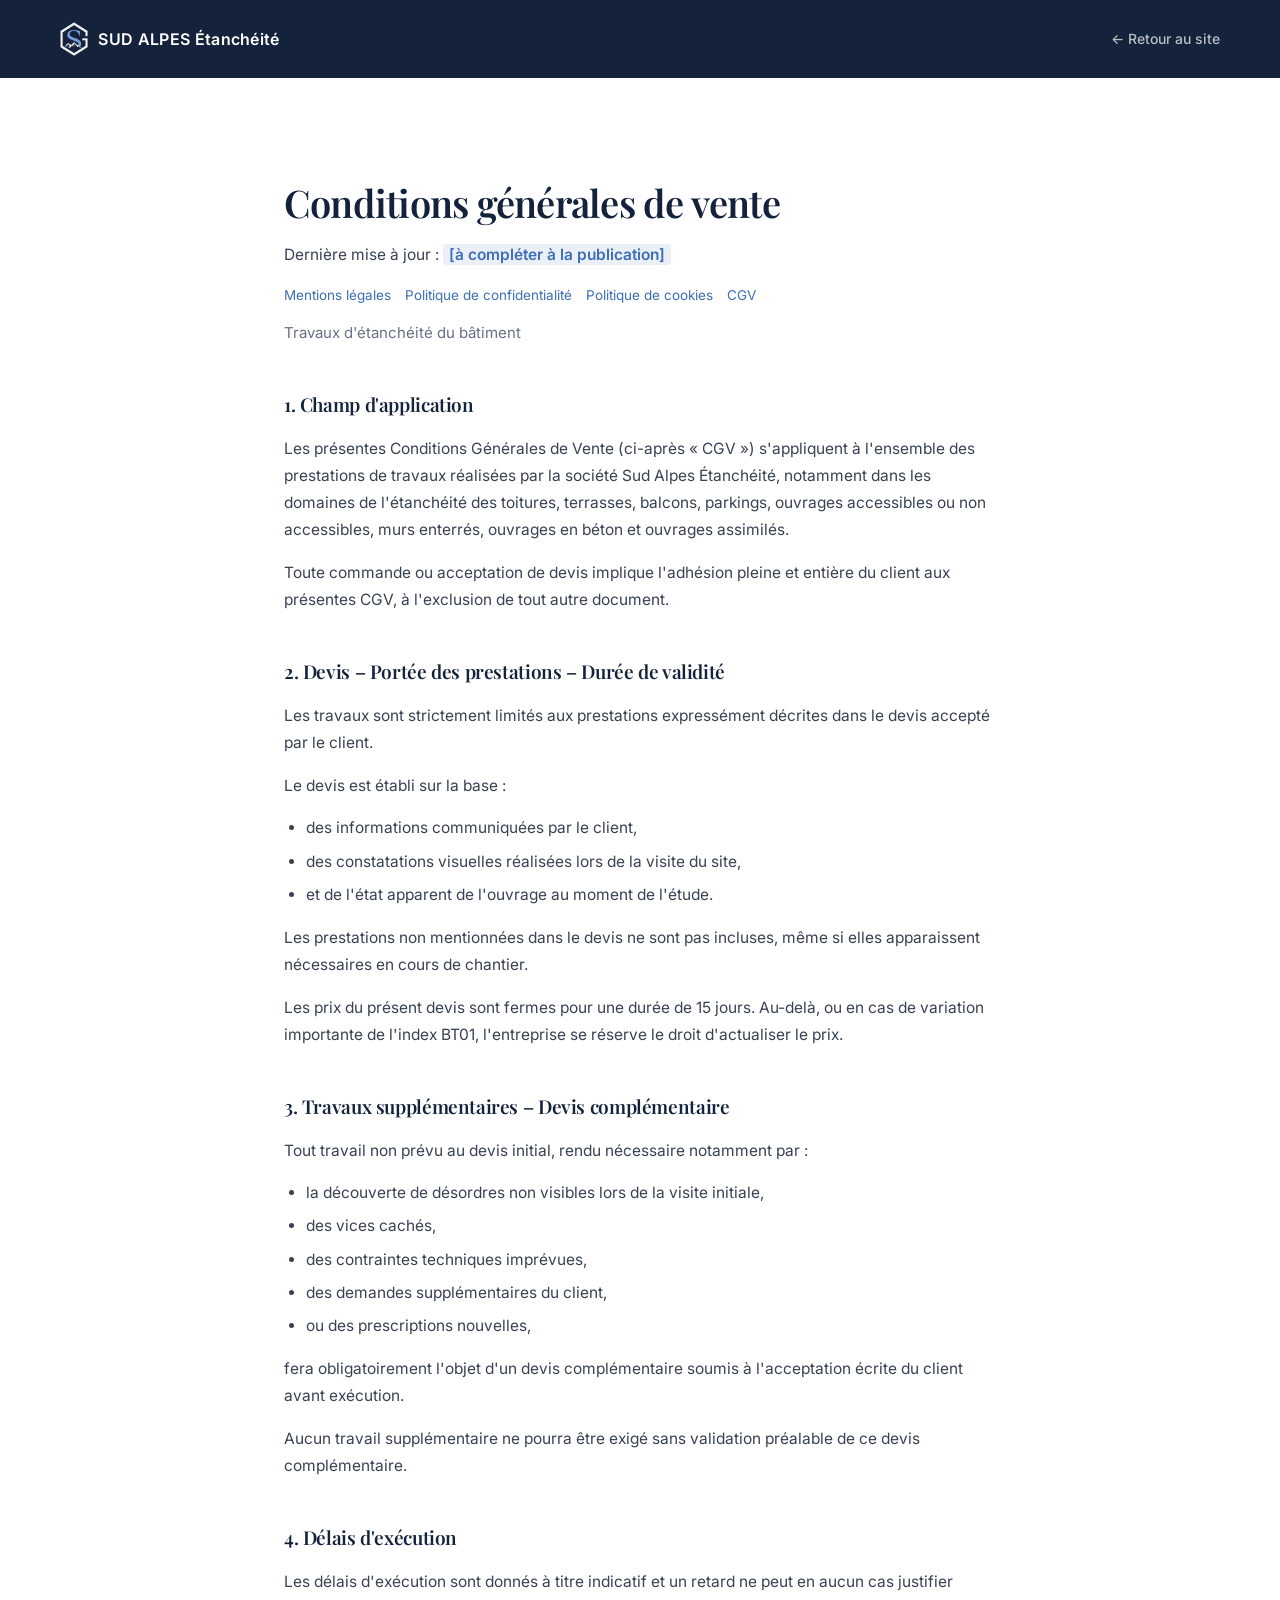
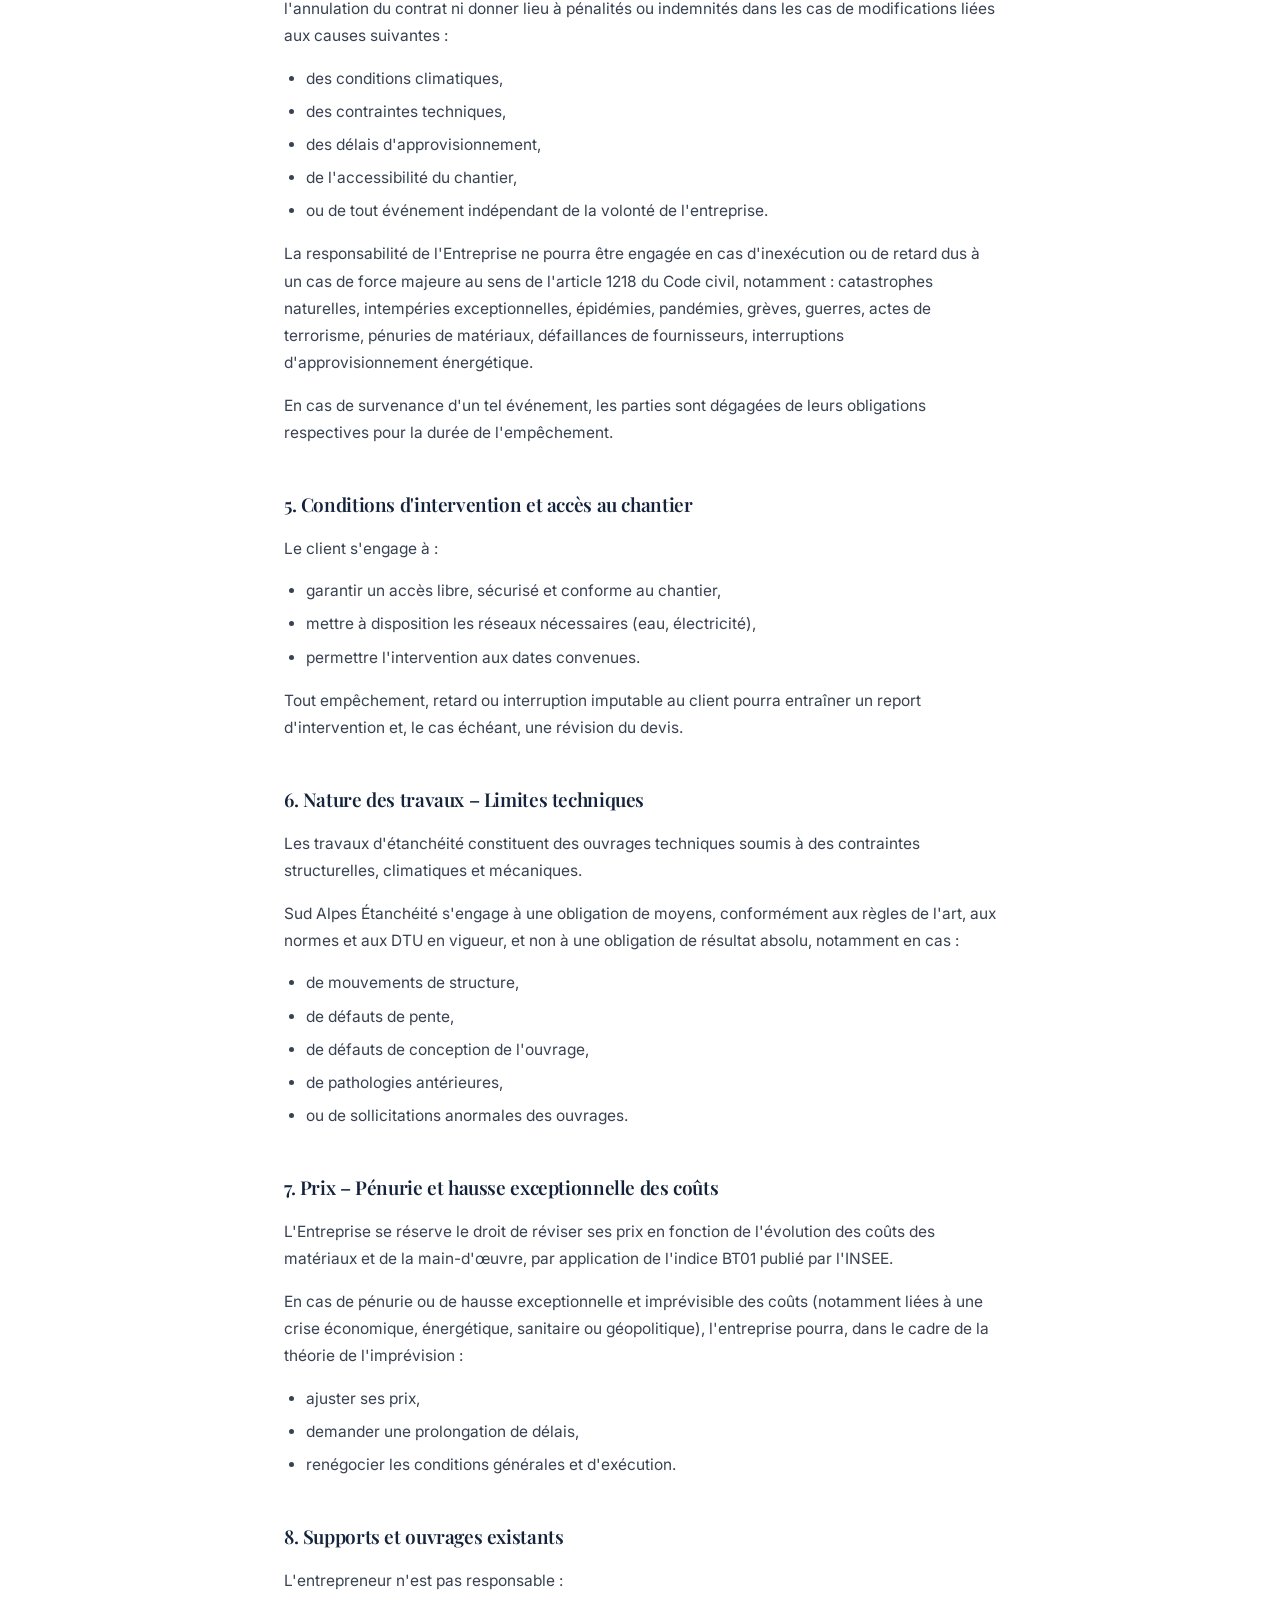
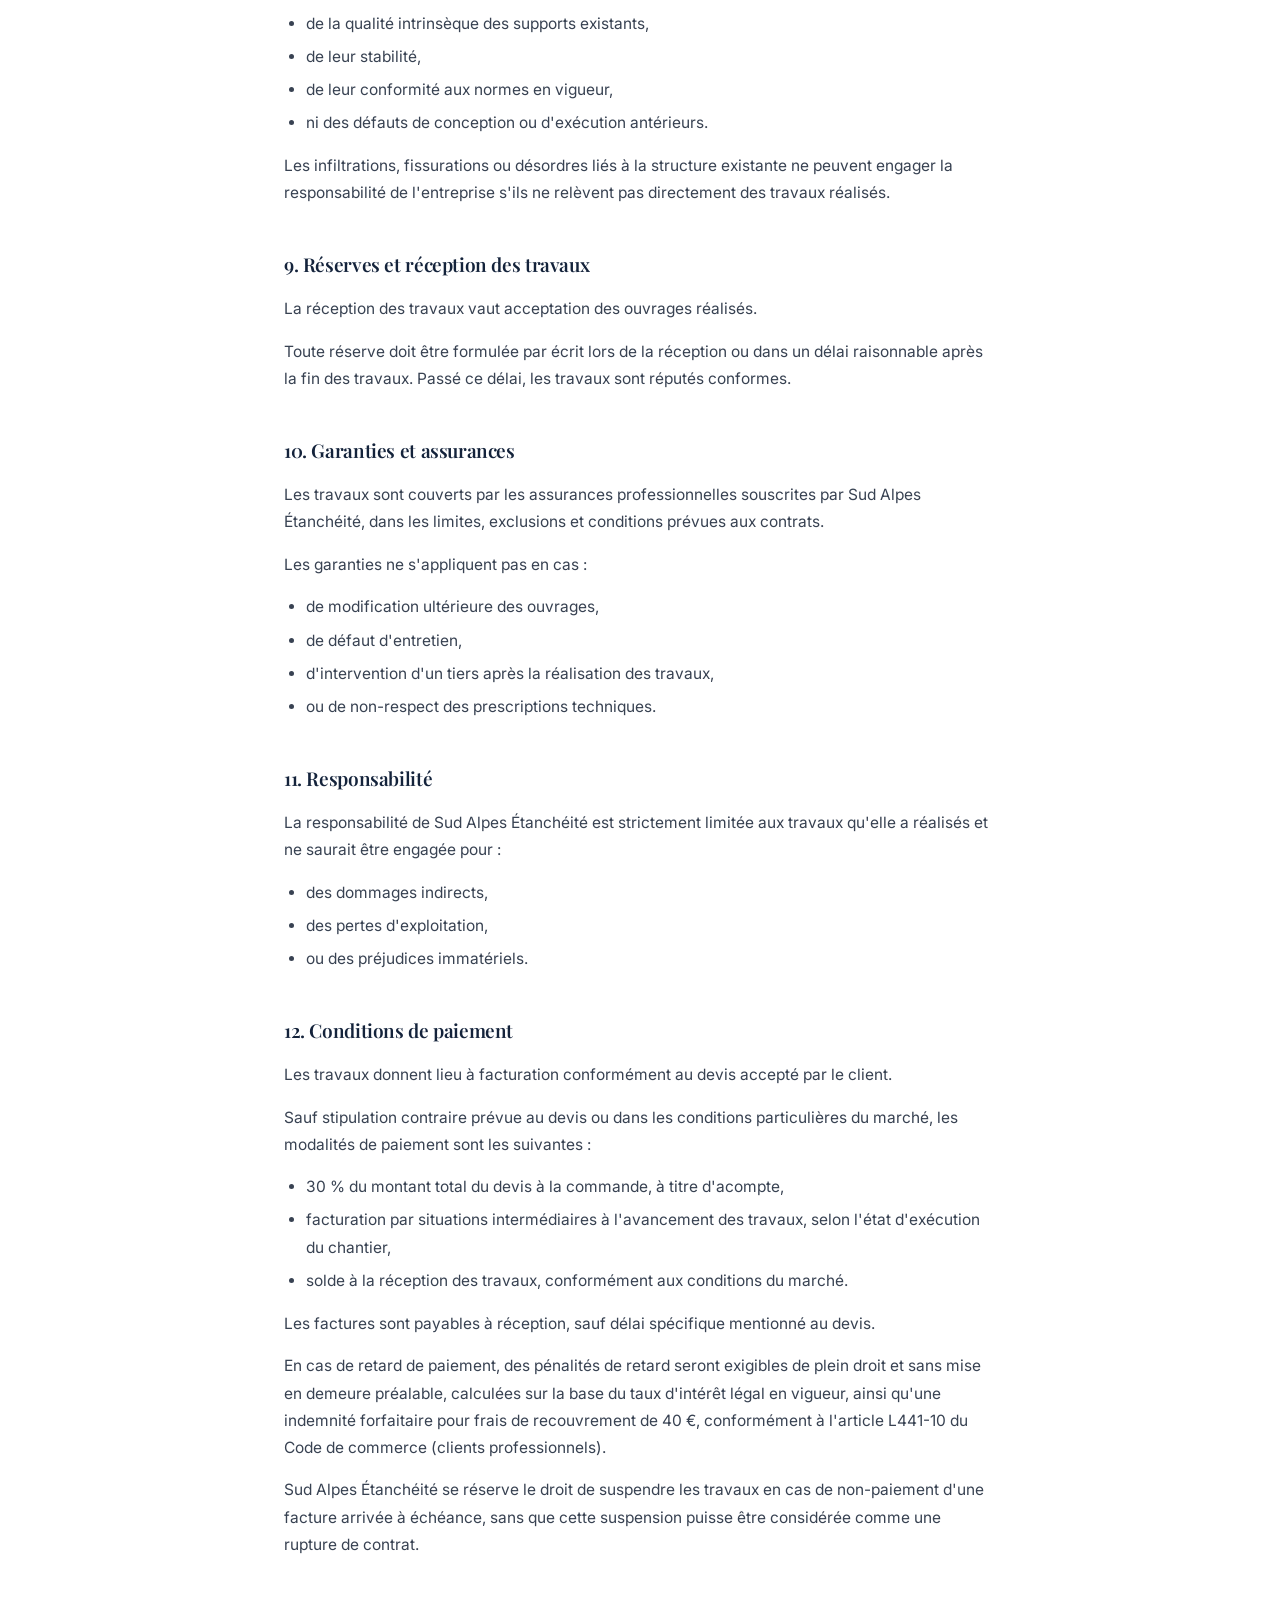
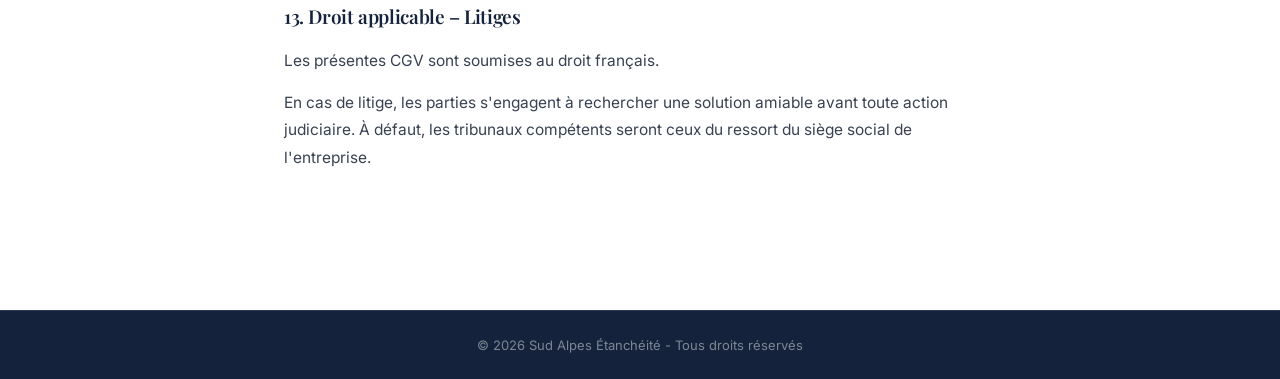
==== commit 93f43ddd: "Remplacer les CGV par la trame réelle du groupe (SGTS -> Sud Alpes Étanchéité) Co-Authored-By: Claud" ====
--- a/conditions-generales-vente.html
+++ b/conditions-generales-vente.html
@@ -51,57 +51,123 @@
   <p class="legal-updated">Dernière mise à jour : <span class="legal-placeholder">[à compléter à la publication]</span></p>
   <p class="legal-nav-links"><a href="mentions-legales.html">Mentions légales</a><a href="politique-confidentialite.html">Politique de confidentialité</a><a href="politique-cookies.html">Politique de cookies</a><a href="conditions-generales-vente.html">CGV</a></p>
 
-  <div class="legal-note">Les zones surlignées en bleu (<span class="legal-placeholder">exemple</span>) sont des informations propres à l'entreprise (SIRET, assurances, taux d'acompte...) qui doivent être complétées avant publication. Le reste du texte est la trame juridique standard applicable aux travaux de bâtiment.</div>
+  <p style="color: var(--text-grey); font-size: 15px; margin: -28px 0 40px;">Travaux d'étanchéité du bâtiment</p>
 
-  <h2>1. Objet et champ d'application</h2>
-  <p>Les présentes conditions générales de vente (CGV) s'appliquent à toutes les prestations de travaux d'étanchéité, d'imperméabilisation, de rénovation et de protection des bâtiments réalisées par Sud Alpes Étanchéité (SIRET <span class="legal-placeholder">[à compléter]</span>), dont le siège social est situé Immeuble Hélios, 655 chemin des Jalassières, 13510 Éguilles, pour le compte de ses clients, particuliers ou professionnels. Toute commande de prestation implique l'acceptation sans réserve des présentes CGV.</p>
+  <h2>1. Champ d'application</h2>
+  <p>Les présentes Conditions Générales de Vente (ci-après « CGV ») s'appliquent à l'ensemble des prestations de travaux réalisées par la société Sud Alpes Étanchéité, notamment dans les domaines de l'étanchéité des toitures, terrasses, balcons, parkings, ouvrages accessibles ou non accessibles, murs enterrés, ouvrages en béton et ouvrages assimilés.</p>
+  <p>Toute commande ou acceptation de devis implique l'adhésion pleine et entière du client aux présentes CGV, à l'exclusion de tout autre document.</p>
 
-  <h2>2. Devis et commande</h2>
-  <p>Toute intervention fait l'objet d'un devis gratuit, détaillé et établi après visite ou description du chantier par le client. Le devis est valable <span class="legal-placeholder">[30 jours - à confirmer]</span> à compter de sa date d'émission. La commande n'est considérée comme définitive qu'à réception du devis signé par le client, portant la mention « Bon pour accord », accompagné le cas échéant de l'acompte prévu à l'article 4.</p>
+  <h2>2. Devis – Portée des prestations – Durée de validité</h2>
+  <p>Les travaux sont strictement limités aux prestations expressément décrites dans le devis accepté par le client.</p>
+  <p>Le devis est établi sur la base :</p>
+  <ul>
+    <li>des informations communiquées par le client,</li>
+    <li>des constatations visuelles réalisées lors de la visite du site,</li>
+    <li>et de l'état apparent de l'ouvrage au moment de l'étude.</li>
+  </ul>
+  <p>Les prestations non mentionnées dans le devis ne sont pas incluses, même si elles apparaissent nécessaires en cours de chantier.</p>
+  <p>Les prix du présent devis sont fermes pour une durée de 15 jours. Au-delà, ou en cas de variation importante de l'index BT01, l'entreprise se réserve le droit d'actualiser le prix.</p>
 
-  <h2>3. Prix</h2>
-  <p>Les prix sont indiqués en euros, hors taxes (HT) et toutes taxes comprises (TTC), au taux de TVA en vigueur au jour de l'établissement du devis. Toute modification du périmètre des travaux en cours de chantier, à la demande du client ou du fait de découvertes techniques imprévues, fera l'objet d'un devis complémentaire soumis à l'accord préalable du client.</p>
+  <h2>3. Travaux supplémentaires – Devis complémentaire</h2>
+  <p>Tout travail non prévu au devis initial, rendu nécessaire notamment par :</p>
+  <ul>
+    <li>la découverte de désordres non visibles lors de la visite initiale,</li>
+    <li>des vices cachés,</li>
+    <li>des contraintes techniques imprévues,</li>
+    <li>des demandes supplémentaires du client,</li>
+    <li>ou des prescriptions nouvelles,</li>
+  </ul>
+  <p>fera obligatoirement l'objet d'un devis complémentaire soumis à l'acceptation écrite du client avant exécution.</p>
+  <p>Aucun travail supplémentaire ne pourra être exigé sans validation préalable de ce devis complémentaire.</p>
 
-  <h2>4. Modalités de paiement</h2>
-  <p>Sauf accord contraire précisé sur le devis :</p>
+  <h2>4. Délais d'exécution</h2>
+  <p>Les délais d'exécution sont donnés à titre indicatif et un retard ne peut en aucun cas justifier l'annulation du contrat ni donner lieu à pénalités ou indemnités dans les cas de modifications liées aux causes suivantes :</p>
   <ul>
-    <li>Un acompte de <span class="legal-placeholder">[% à compléter]</span> du montant total est demandé à la signature du devis ;</li>
-    <li>Le solde est payable à la réception des travaux, sauf échéancier différent convenu par écrit.</li>
+    <li>des conditions climatiques,</li>
+    <li>des contraintes techniques,</li>
+    <li>des délais d'approvisionnement,</li>
+    <li>de l'accessibilité du chantier,</li>
+    <li>ou de tout événement indépendant de la volonté de l'entreprise.</li>
   </ul>
-  <p>En cas de retard de paiement, seront exigibles, conformément à la loi, des pénalités de retard calculées au taux d'intérêt légal en vigueur majoré, ainsi qu'une indemnité forfaitaire pour frais de recouvrement de 40 €, sans préjudice d'une indemnisation complémentaire si les frais de recouvrement exposés dépassent ce montant.</p>
+  <p>La responsabilité de l'Entreprise ne pourra être engagée en cas d'inexécution ou de retard dus à un cas de force majeure au sens de l'article 1218 du Code civil, notamment : catastrophes naturelles, intempéries exceptionnelles, épidémies, pandémies, grèves, guerres, actes de terrorisme, pénuries de matériaux, défaillances de fournisseurs, interruptions d'approvisionnement énergétique.</p>
+  <p>En cas de survenance d'un tel événement, les parties sont dégagées de leurs obligations respectives pour la durée de l'empêchement.</p>
 
-  <h2>5. Délais d'exécution</h2>
-  <p>Les délais indiqués sur le devis sont donnés à titre indicatif et peuvent varier en fonction des conditions météorologiques, de la nature du chantier ou de contraintes indépendantes de la volonté de Sud Alpes Étanchéité. Tout retard significatif sera communiqué au client dans les meilleurs délais.</p>
+  <h2>5. Conditions d'intervention et accès au chantier</h2>
+  <p>Le client s'engage à :</p>
+  <ul>
+    <li>garantir un accès libre, sécurisé et conforme au chantier,</li>
+    <li>mettre à disposition les réseaux nécessaires (eau, électricité),</li>
+    <li>permettre l'intervention aux dates convenues.</li>
+  </ul>
+  <p>Tout empêchement, retard ou interruption imputable au client pourra entraîner un report d'intervention et, le cas échéant, une révision du devis.</p>
 
-  <h2>6. Garanties</h2>
-  <p>Les travaux réalisés bénéficient, conformément aux articles 1792 et suivants du Code civil, des garanties légales applicables aux travaux de construction et de rénovation :</p>
+  <h2>6. Nature des travaux – Limites techniques</h2>
+  <p>Les travaux d'étanchéité constituent des ouvrages techniques soumis à des contraintes structurelles, climatiques et mécaniques.</p>
+  <p>Sud Alpes Étanchéité s'engage à une obligation de moyens, conformément aux règles de l'art, aux normes et aux DTU en vigueur, et non à une obligation de résultat absolu, notamment en cas :</p>
   <ul>
-    <li><strong>Garantie de parfait achèvement</strong> : 1 an à compter de la réception des travaux ;</li>
-    <li><strong>Garantie biennale de bon fonctionnement</strong> : 2 ans à compter de la réception, pour les éléments d'équipement dissociables ;</li>
-    <li><strong>Garantie décennale</strong> : 10 ans à compter de la réception, pour les dommages compromettant la solidité de l'ouvrage ou le rendant impropre à sa destination.</li>
+    <li>de mouvements de structure,</li>
+    <li>de défauts de pente,</li>
+    <li>de défauts de conception de l'ouvrage,</li>
+    <li>de pathologies antérieures,</li>
+    <li>ou de sollicitations anormales des ouvrages.</li>
   </ul>
-  <p>Sud Alpes Étanchéité est couverte par une assurance responsabilité civile décennale souscrite auprès de <span class="legal-placeholder">[compagnie d'assurance à compléter]</span>, police n° <span class="legal-placeholder">[à compléter]</span>, ainsi que par une assurance responsabilité civile professionnelle.</p>
 
-  <h2>7. Réception des travaux</h2>
-  <p>La réception des travaux est constatée contradictoirement avec le client, le cas échéant par la signature d'un procès-verbal de réception, avec ou sans réserves.</p>
+  <h2>7. Prix – Pénurie et hausse exceptionnelle des coûts</h2>
+  <p>L'Entreprise se réserve le droit de réviser ses prix en fonction de l'évolution des coûts des matériaux et de la main-d'œuvre, par application de l'indice BT01 publié par l'INSEE.</p>
+  <p>En cas de pénurie ou de hausse exceptionnelle et imprévisible des coûts (notamment liées à une crise économique, énergétique, sanitaire ou géopolitique), l'entreprise pourra, dans le cadre de la théorie de l'imprévision :</p>
+  <ul>
+    <li>ajuster ses prix,</li>
+    <li>demander une prolongation de délais,</li>
+    <li>renégocier les conditions générales et d'exécution.</li>
+  </ul>
 
-  <h2>8. Réserve de propriété</h2>
-  <p>Les matériaux et fournitures mis en œuvre demeurent la propriété de Sud Alpes Étanchéité jusqu'au complet paiement du prix convenu.</p>
+  <h2>8. Supports et ouvrages existants</h2>
+  <p>L'entrepreneur n'est pas responsable :</p>
+  <ul>
+    <li>de la qualité intrinsèque des supports existants,</li>
+    <li>de leur stabilité,</li>
+    <li>de leur conformité aux normes en vigueur,</li>
+    <li>ni des défauts de conception ou d'exécution antérieurs.</li>
+  </ul>
+  <p>Les infiltrations, fissurations ou désordres liés à la structure existante ne peuvent engager la responsabilité de l'entreprise s'ils ne relèvent pas directement des travaux réalisés.</p>
 
-  <h2>9. Droit de rétractation (clients particuliers)</h2>
-  <p>Conformément aux articles L.221-18 et suivants du Code de la consommation, lorsque le contrat est conclu hors établissement (par exemple à domicile, sur démarchage) avec un client particulier, celui-ci dispose d'un délai de rétractation de 14 jours à compter de la signature du contrat pour exercer son droit de rétractation, sans avoir à justifier de motif. Ce droit ne s'applique pas lorsque le devis a été signé dans les locaux de l'entreprise ou en cas de demande expresse d'intervention urgente du client, formalisée par écrit, renonçant à ce délai.</p>
+  <h2>9. Réserves et réception des travaux</h2>
+  <p>La réception des travaux vaut acceptation des ouvrages réalisés.</p>
+  <p>Toute réserve doit être formulée par écrit lors de la réception ou dans un délai raisonnable après la fin des travaux. Passé ce délai, les travaux sont réputés conformes.</p>
 
-  <h2>10. Responsabilité</h2>
-  <p>Sud Alpes Étanchéité ne saurait être tenue responsable des dommages résultant d'une mauvaise information transmise par le client, de vices cachés préexistants non signalés, ou de tout événement de force majeure.</p>
+  <h2>10. Garanties et assurances</h2>
+  <p>Les travaux sont couverts par les assurances professionnelles souscrites par Sud Alpes Étanchéité, dans les limites, exclusions et conditions prévues aux contrats.</p>
+  <p>Les garanties ne s'appliquent pas en cas :</p>
+  <ul>
+    <li>de modification ultérieure des ouvrages,</li>
+    <li>de défaut d'entretien,</li>
+    <li>d'intervention d'un tiers après la réalisation des travaux,</li>
+    <li>ou de non-respect des prescriptions techniques.</li>
+  </ul>
 
-  <h2>11. Réclamations et médiation</h2>
-  <p>Toute réclamation peut être adressée à Sud Alpes Étanchéité par e-mail à <a href="mailto:contact@sudalpes-etancheite.fr">contact@sudalpes-etancheite.fr</a> ou par courrier au siège social. Conformément aux articles L.616-1 et R.616-1 du Code de la consommation, en cas de litige non résolu avec un client particulier, celui-ci peut recourir gratuitement au médiateur de la consommation suivant : <span class="legal-placeholder">[nom et coordonnées du médiateur à compléter]</span>.</p>
+  <h2>11. Responsabilité</h2>
+  <p>La responsabilité de Sud Alpes Étanchéité est strictement limitée aux travaux qu'elle a réalisés et ne saurait être engagée pour :</p>
+  <ul>
+    <li>des dommages indirects,</li>
+    <li>des pertes d'exploitation,</li>
+    <li>ou des préjudices immatériels.</li>
+  </ul>
 
-  <h2>12. Données personnelles</h2>
-  <p>Les données transmises dans le cadre d'un devis ou d'une commande sont traitées conformément à notre <a href="politique-confidentialite.html">politique de confidentialité</a>.</p>
+  <h2>12. Conditions de paiement</h2>
+  <p>Les travaux donnent lieu à facturation conformément au devis accepté par le client.</p>
+  <p>Sauf stipulation contraire prévue au devis ou dans les conditions particulières du marché, les modalités de paiement sont les suivantes :</p>
+  <ul>
+    <li>30 % du montant total du devis à la commande, à titre d'acompte,</li>
+    <li>facturation par situations intermédiaires à l'avancement des travaux, selon l'état d'exécution du chantier,</li>
+    <li>solde à la réception des travaux, conformément aux conditions du marché.</li>
+  </ul>
+  <p>Les factures sont payables à réception, sauf délai spécifique mentionné au devis.</p>
+  <p>En cas de retard de paiement, des pénalités de retard seront exigibles de plein droit et sans mise en demeure préalable, calculées sur la base du taux d'intérêt légal en vigueur, ainsi qu'une indemnité forfaitaire pour frais de recouvrement de 40 €, conformément à l'article L441-10 du Code de commerce (clients professionnels).</p>
+  <p>Sud Alpes Étanchéité se réserve le droit de suspendre les travaux en cas de non-paiement d'une facture arrivée à échéance, sans que cette suspension puisse être considérée comme une rupture de contrat.</p>
 
-  <h2>13. Droit applicable et litiges</h2>
-  <p>Les présentes CGV sont soumises au droit français. En cas de litige et à défaut de résolution amiable, les tribunaux français seront seuls compétents.</p>
+  <h2>13. Droit applicable – Litiges</h2>
+  <p>Les présentes CGV sont soumises au droit français.</p>
+  <p>En cas de litige, les parties s'engagent à rechercher une solution amiable avant toute action judiciaire. À défaut, les tribunaux compétents seront ceux du ressort du siège social de l'entreprise.</p>
 </main>
 
 <footer class="footer-bottom" style="background: var(--navy); padding: 24px 0; justify-content: center; display: flex;">
--- a/assets/css/style.css
+++ b/assets/css/style.css
@@ -779,6 +779,117 @@
 
 .mid-cta .btn { flex: none; }
 
+/* ---------- Assistance technique (audience tabs) ---------- */
+
+.audience { padding: 52px 0; }
+.audience .section-head { margin-bottom: 24px; }
+.audience .section-title { font-size: clamp(26px, 3vw, 36px); }
+
+.audience-points {
+  display: flex;
+  align-items: center;
+  justify-content: center;
+  gap: 28px;
+  margin: 0 auto 24px;
+}
+
+.audience-point { position: relative; text-align: center; }
+
+.audience-point .step-num {
+  display: flex;
+  align-items: center;
+  justify-content: center;
+  width: 40px;
+  height: 40px;
+  border-radius: 50%;
+  background: var(--white);
+  border: 1.5px solid rgba(var(--blue-rgb), 0.35);
+  font-size: 14px;
+  font-family: var(--font-display);
+  font-weight: 600;
+  color: var(--blue);
+  margin: 0 auto 10px;
+}
+
+.audience-point h3 {
+  font-size: 16px;
+  font-weight: 600;
+  color: var(--navy);
+}
+
+.audience-points::after,
+.audience-points::before { content: none; }
+
+.audience-points .audience-point + .audience-point { position: relative; }
+.audience-points .audience-point:first-child::after {
+  content: "";
+  display: block;
+  position: absolute;
+  top: 20px;
+  left: calc(100% + 14px);
+  width: 40px;
+  height: 1px;
+  background: rgba(var(--navy-rgb), 0.15);
+}
+
+.audience-tabs { max-width: 720px; margin: 0 auto; text-align: center; }
+
+.audience-tab-buttons {
+  display: inline-flex;
+  gap: 4px;
+  padding: 6px;
+  margin-bottom: 20px;
+  background: var(--white);
+  border: 1px solid rgba(20,35,59,0.1);
+  border-radius: 999px;
+}
+
+.audience-tab-btn {
+  padding: 12px 28px;
+  border: none;
+  border-radius: 999px;
+  background: transparent;
+  font-family: var(--font);
+  font-size: 15px;
+  font-weight: 600;
+  color: var(--text-grey);
+  cursor: pointer;
+  transition: background var(--transition), color var(--transition);
+}
+.audience-tab-btn:hover { color: var(--navy); }
+.audience-tab-btn.active { background: var(--navy); color: var(--white); }
+
+.audience-tab-panel { display: none; }
+.audience-tab-panel.active { display: block; }
+
+.audience-tab-panel p {
+  margin: 0 auto;
+  max-width: 560px;
+  font-size: 16px;
+  line-height: 1.65;
+  color: var(--text-grey);
+}
+
+.audience-chip-list {
+  display: flex;
+  flex-wrap: wrap;
+  justify-content: center;
+  gap: 12px;
+  list-style: none;
+  margin: 0;
+  padding: 0;
+}
+
+.audience-chip-list li {
+  padding: 10px 22px;
+  border: 1px solid rgba(20,35,59,0.14);
+  border-radius: 999px;
+  background: var(--white);
+  color: var(--navy);
+  font-size: 14.5px;
+  font-weight: 600;
+}
+
 .expertise-card {
   position: relative;
   border-radius: var(--radius-lg);
@@ -950,6 +1061,64 @@
   font-weight: 500;
   color: var(--navy);
 }
+
+/* ---------- Zone d'intervention modal ---------- */
+
+.zone-trigger {
+  cursor: pointer;
+  border-bottom: 2px solid transparent;
+  transition: border-color var(--transition);
+}
+.zone-trigger:hover, .zone-trigger:focus-visible {
+  border-color: currentColor;
+}
+
+.zone-modal-panel {
+  max-width: 900px;
+}
+
+.zone-modal-subtitle {
+  margin: -14px 0 20px;
+  color: var(--text-grey);
+  font-size: 14.5px;
+}
+
+.zone-modal-map {
+  border-radius: var(--radius-md);
+  overflow: hidden;
+  border: 1px solid var(--light-grey);
+  width: 100%;
+  height: 360px;
+  background: var(--off-white);
+}
+@media (min-width: 640px) {
+  .zone-modal-map { height: 440px; }
+}
+
+.zone-map-hq-marker span {
+  display: block;
+  width: 16px;
+  height: 16px;
+  border-radius: 50%;
+  background: var(--navy);
+  border: 3px solid var(--white);
+  box-shadow: 0 0 0 2px var(--navy);
+}
+.leaflet-container {
+  font-family: var(--font);
+}
+
+.zone-map-label {
+  background: none;
+  border: none;
+  box-shadow: none;
+  font-size: 12.5px;
+  font-weight: 700;
+  color: var(--navy);
+  text-shadow: 0 1px 2px rgba(255,255,255,0.9), 0 0 6px rgba(255,255,255,0.9);
+  white-space: nowrap;
+}
+.zone-map-label::before { display: none; }
 
 /* ---------- Leak detection card (fills the expertise grid gap) ---------- */
 
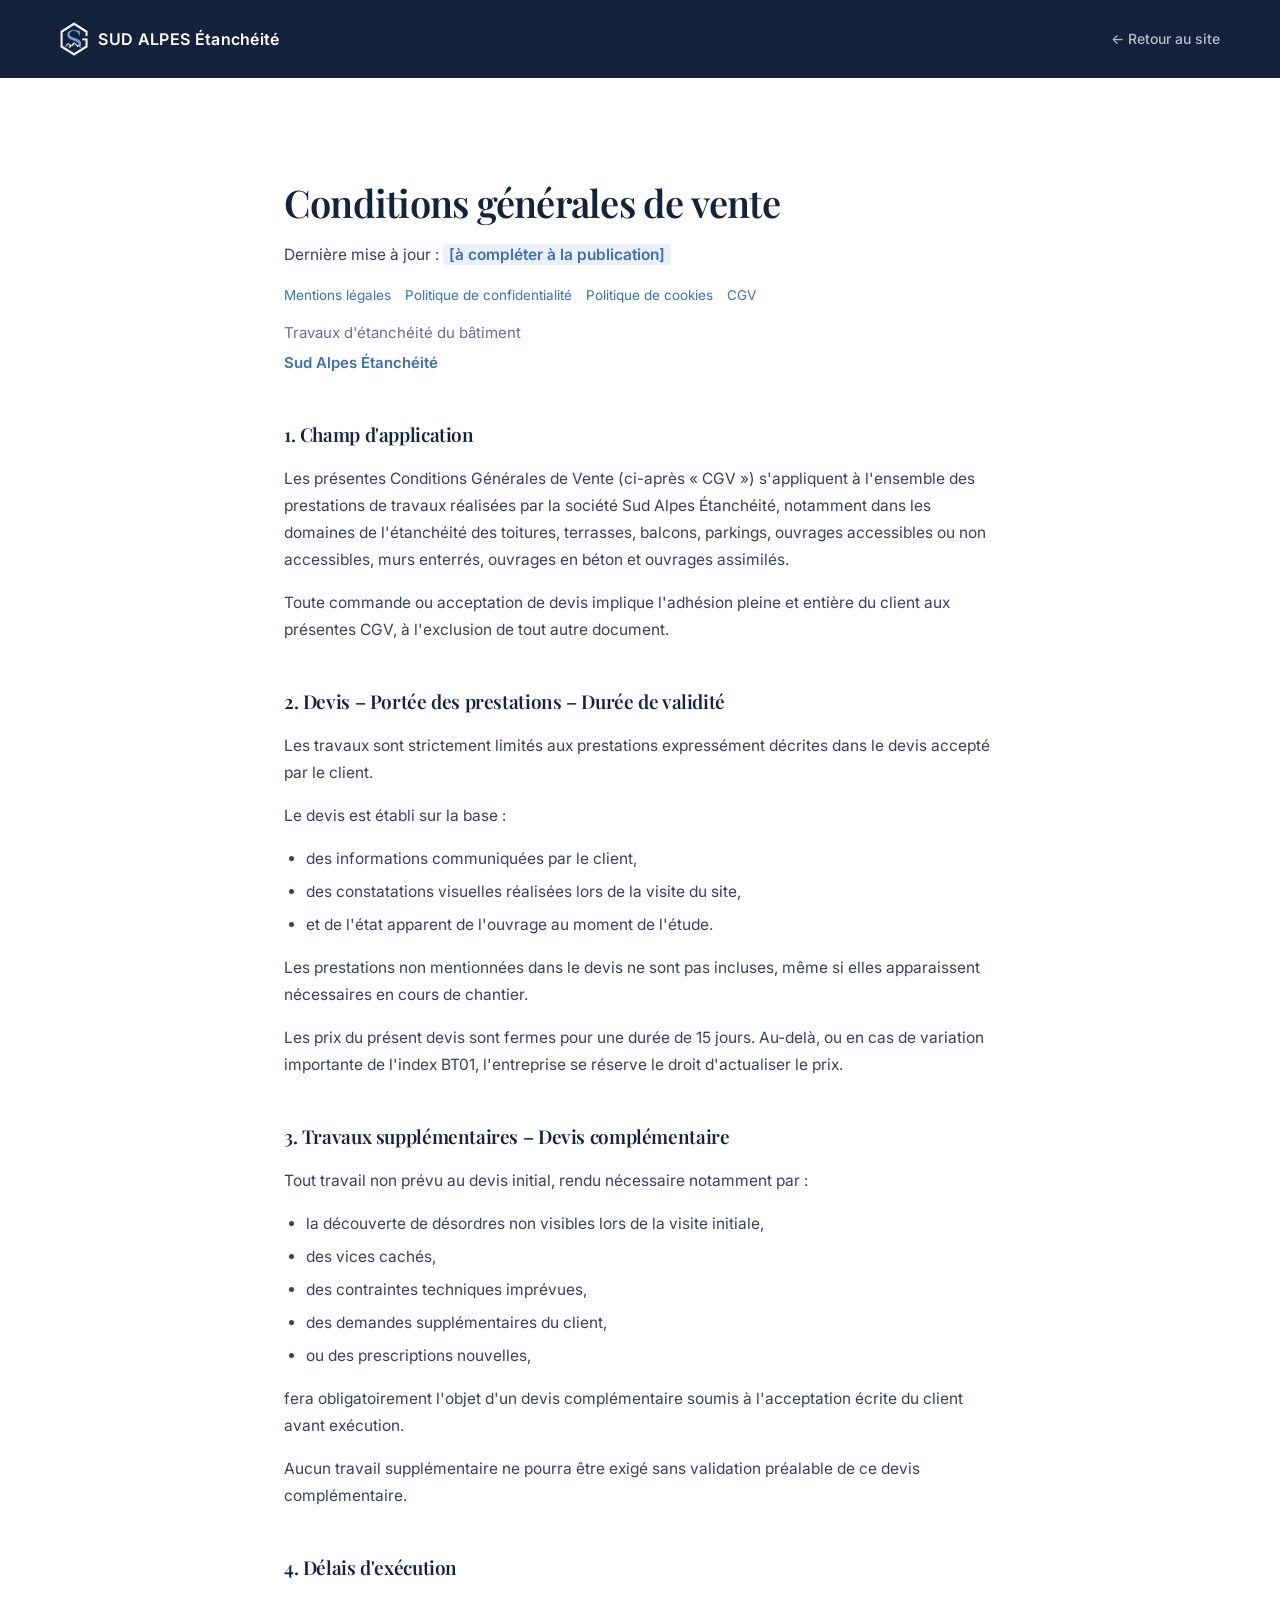
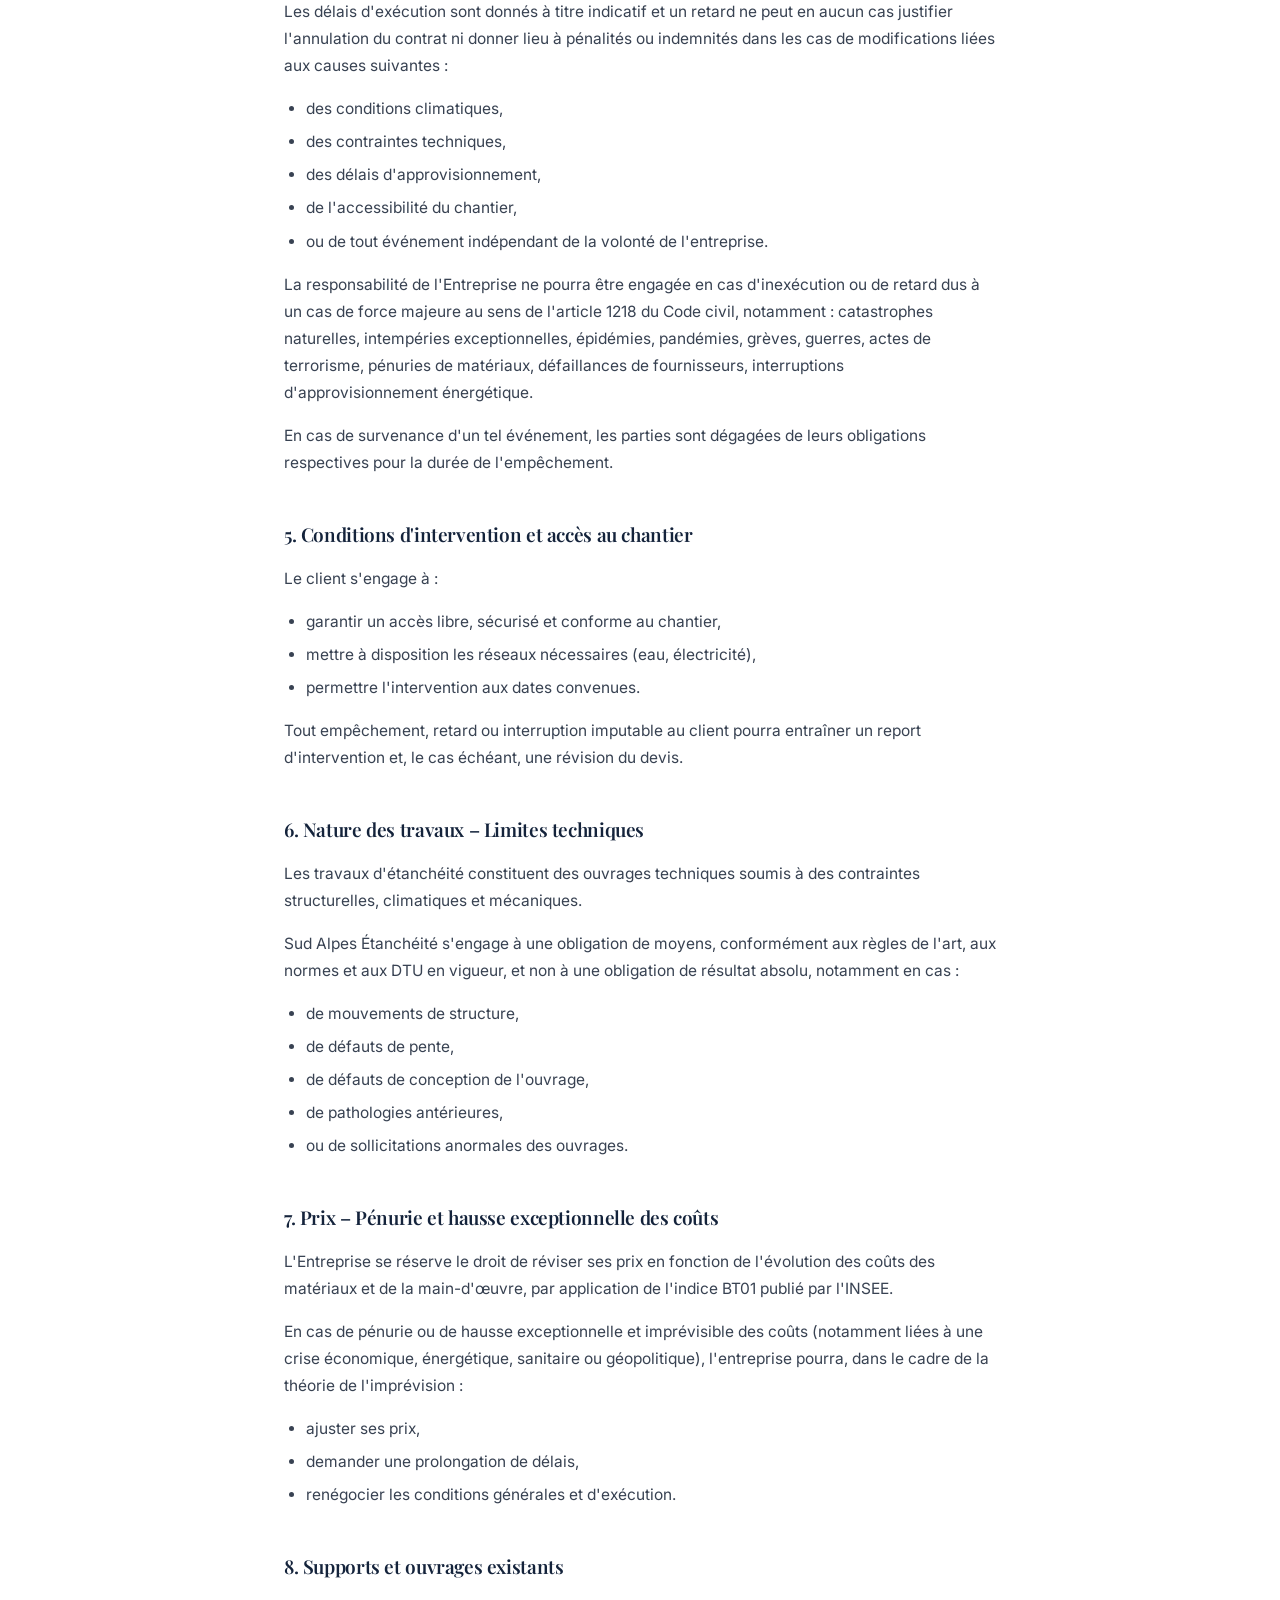
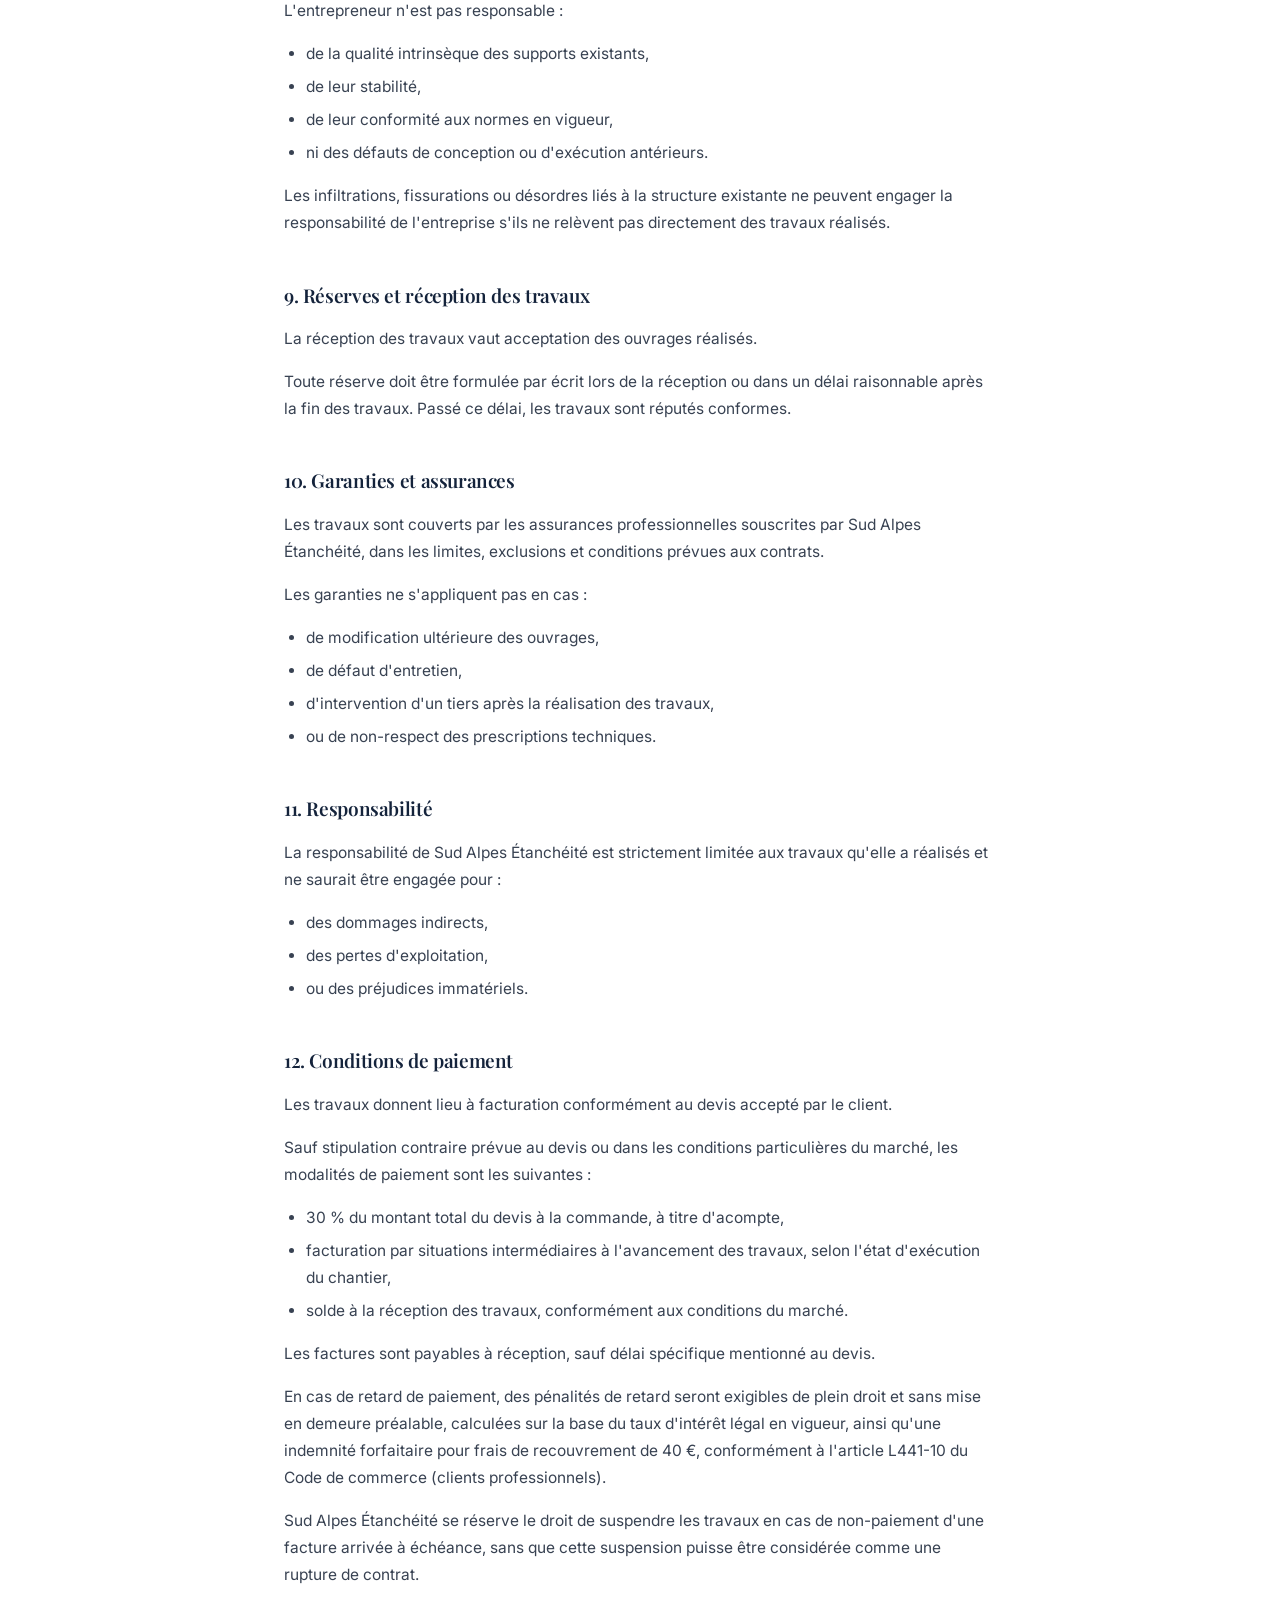
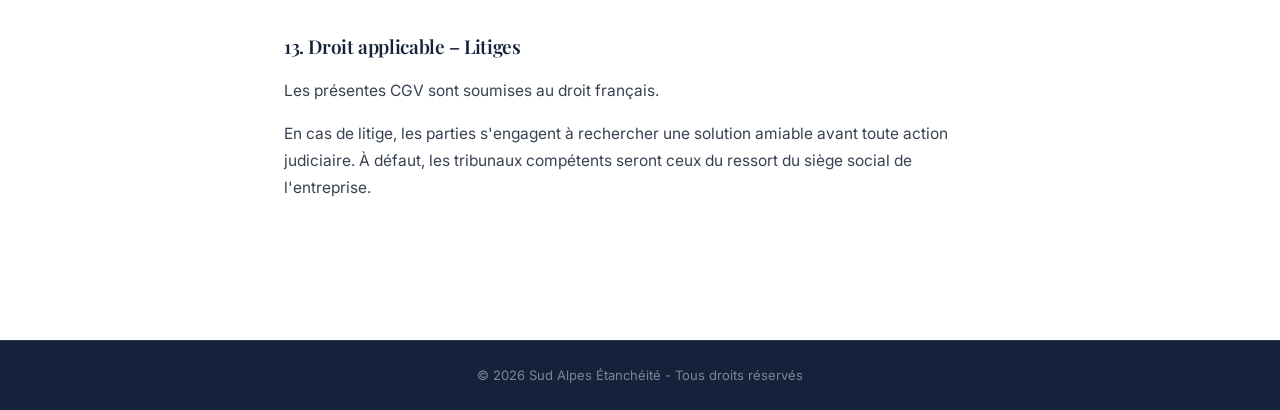
==== commit 52673dfe: "Ajouter le nom de l'entreprise sous le sous-titre des CGV, comme sur le PDF Co-Authored-By: Claude S" ====
--- a/conditions-generales-vente.html
+++ b/conditions-generales-vente.html
@@ -51,7 +51,8 @@
   <p class="legal-updated">Dernière mise à jour : <span class="legal-placeholder">[à compléter à la publication]</span></p>
   <p class="legal-nav-links"><a href="mentions-legales.html">Mentions légales</a><a href="politique-confidentialite.html">Politique de confidentialité</a><a href="politique-cookies.html">Politique de cookies</a><a href="conditions-generales-vente.html">CGV</a></p>
 
-  <p style="color: var(--text-grey); font-size: 15px; margin: -28px 0 40px;">Travaux d'étanchéité du bâtiment</p>
+  <p style="color: var(--text-grey); font-size: 15px; margin: -28px 0 4px;">Travaux d'étanchéité du bâtiment</p>
+  <p style="color: var(--blue); font-weight: 600; font-size: 15px; margin: 0 0 40px;">Sud Alpes Étanchéité</p>
 
   <h2>1. Champ d'application</h2>
   <p>Les présentes Conditions Générales de Vente (ci-après « CGV ») s'appliquent à l'ensemble des prestations de travaux réalisées par la société Sud Alpes Étanchéité, notamment dans les domaines de l'étanchéité des toitures, terrasses, balcons, parkings, ouvrages accessibles ou non accessibles, murs enterrés, ouvrages en béton et ouvrages assimilés.</p>
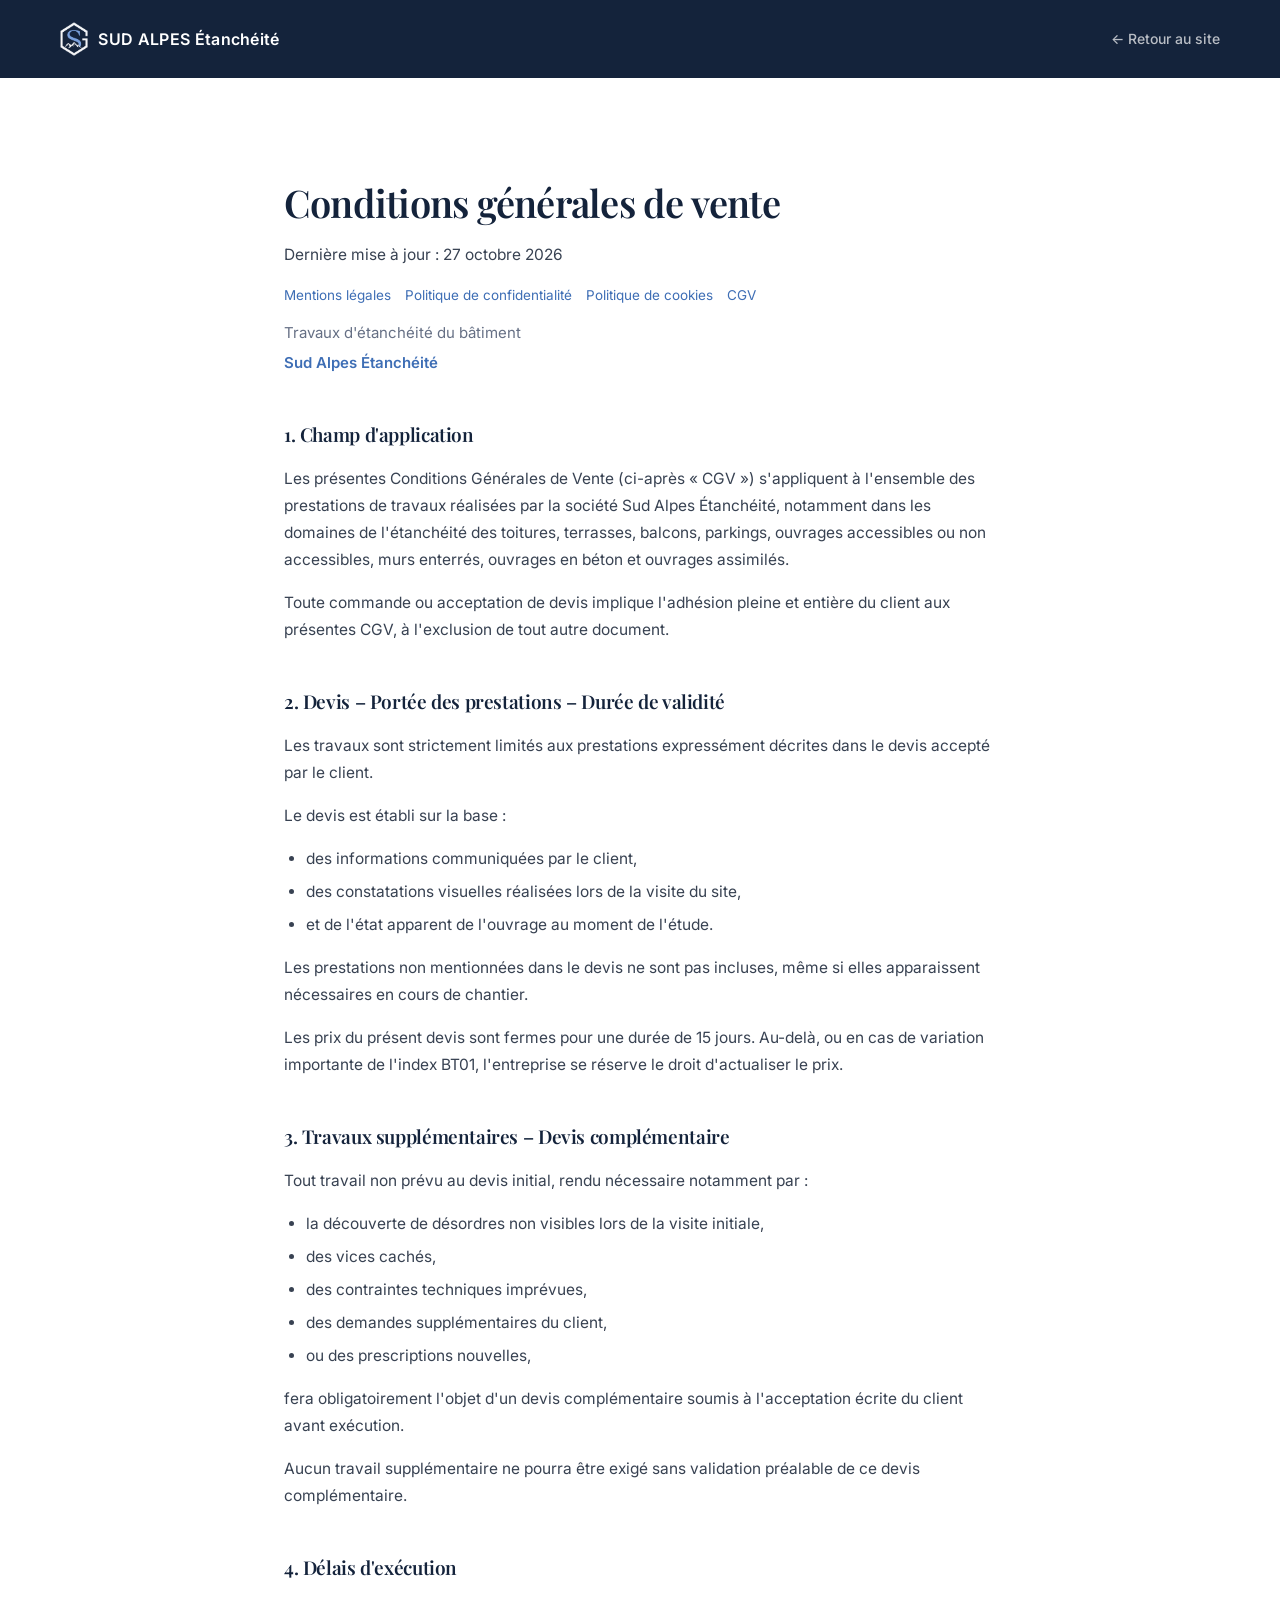
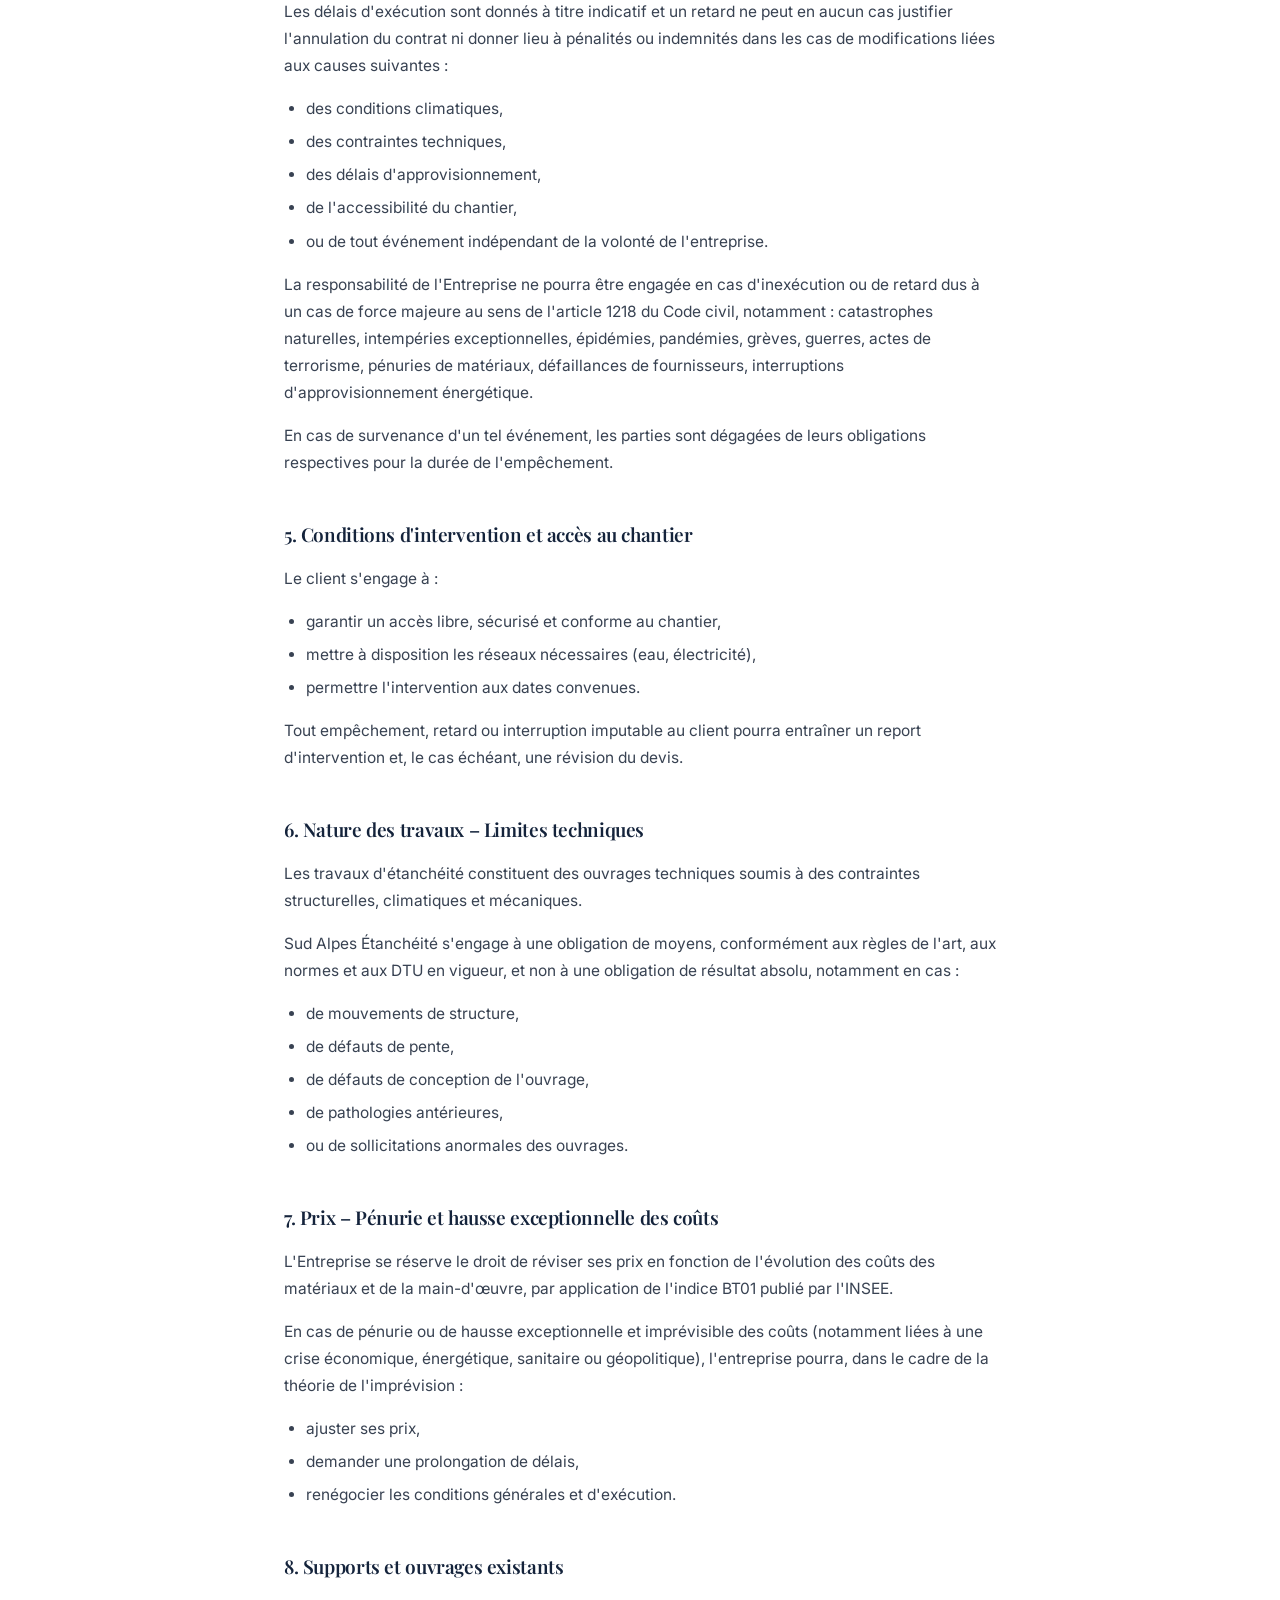
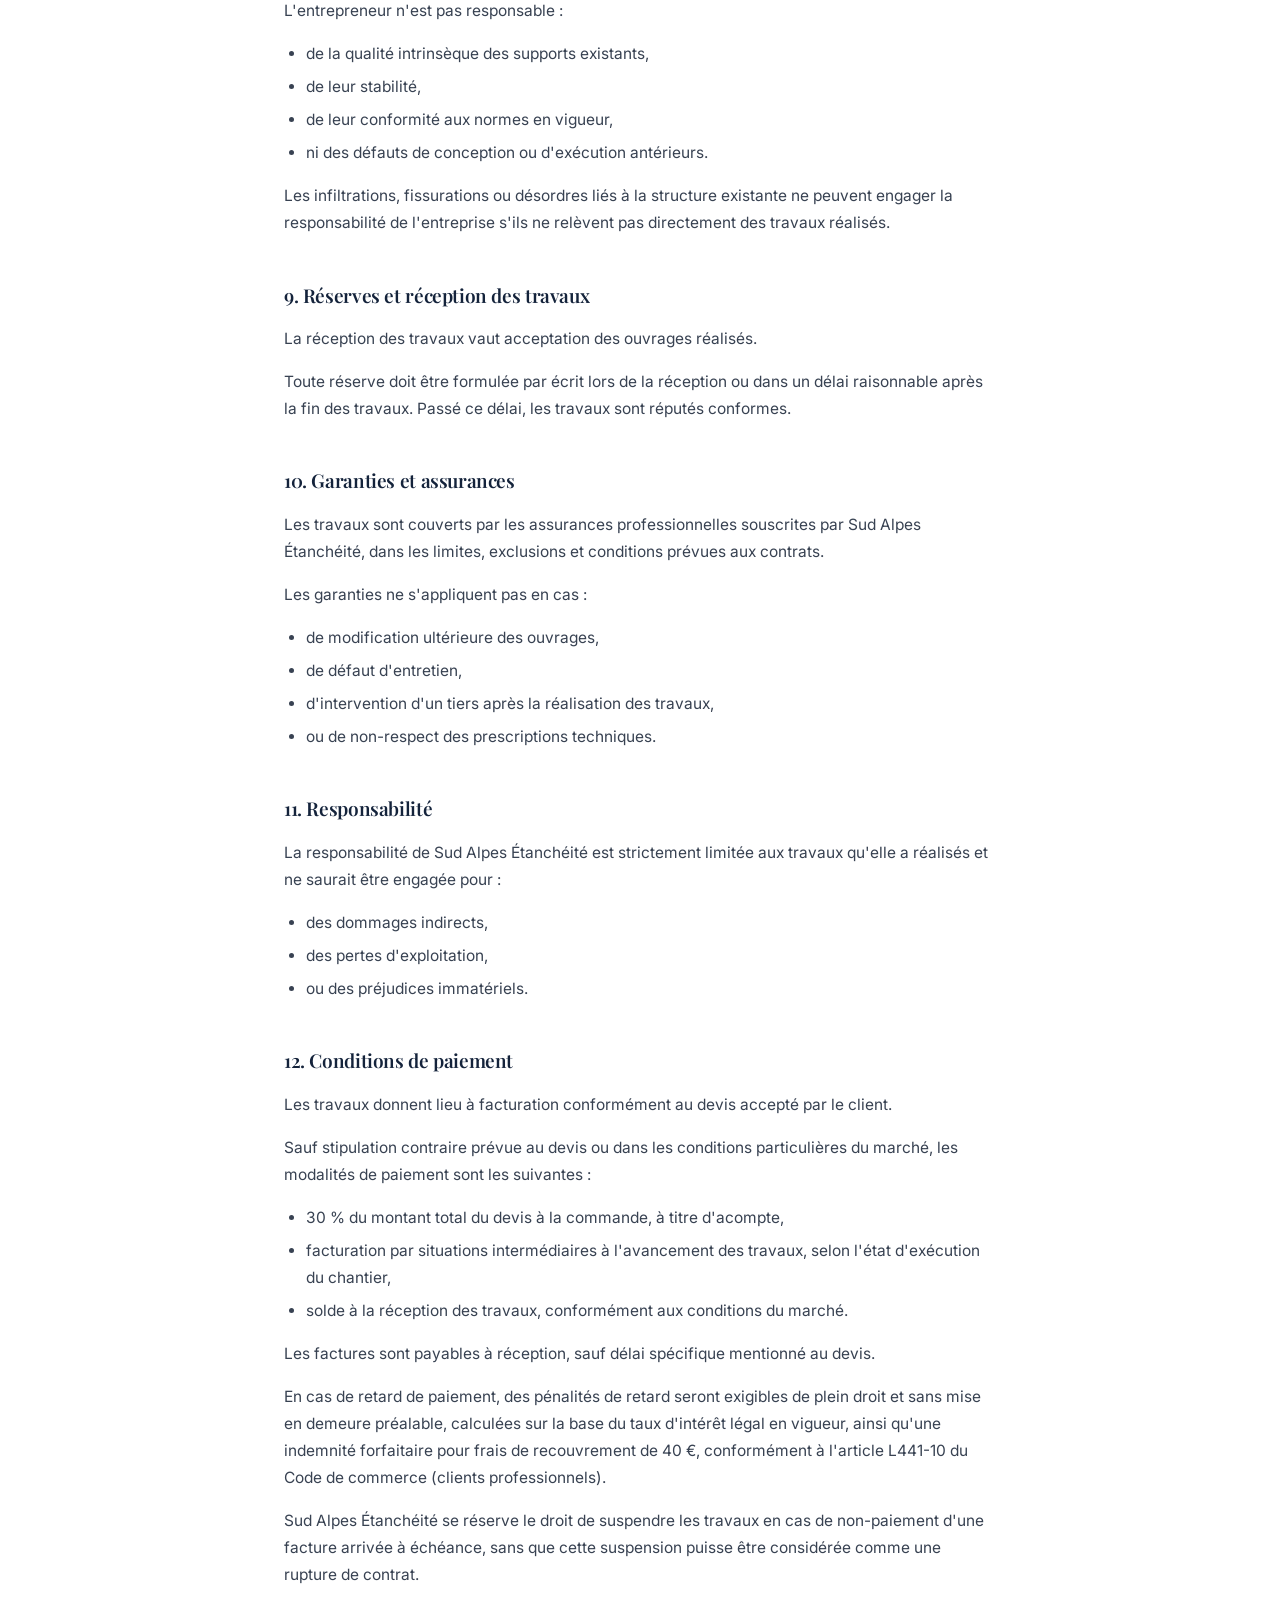
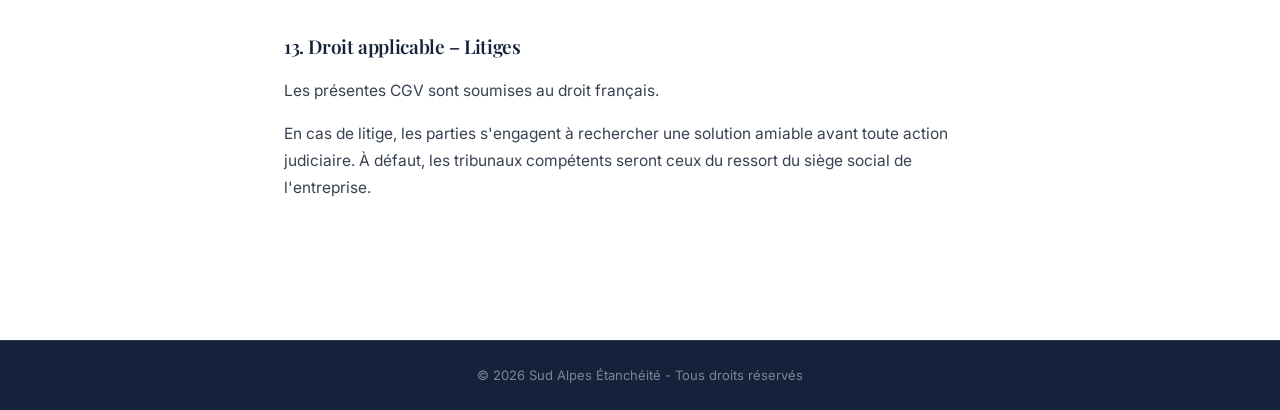
==== commit eaec46ac: "Renseigner la date de dernière mise à jour des pages légales Remplace le placeholder par la date de " ====
--- a/conditions-generales-vente.html
+++ b/conditions-generales-vente.html
@@ -48,7 +48,7 @@
 
 <main class="legal-main">
   <h1>Conditions générales de vente</h1>
-  <p class="legal-updated">Dernière mise à jour : <span class="legal-placeholder">[à compléter à la publication]</span></p>
+  <p class="legal-updated">Dernière mise à jour : 27 octobre 2026</p>
   <p class="legal-nav-links"><a href="mentions-legales.html">Mentions légales</a><a href="politique-confidentialite.html">Politique de confidentialité</a><a href="politique-cookies.html">Politique de cookies</a><a href="conditions-generales-vente.html">CGV</a></p>
 
   <p style="color: var(--text-grey); font-size: 15px; margin: -28px 0 4px;">Travaux d'étanchéité du bâtiment</p>
